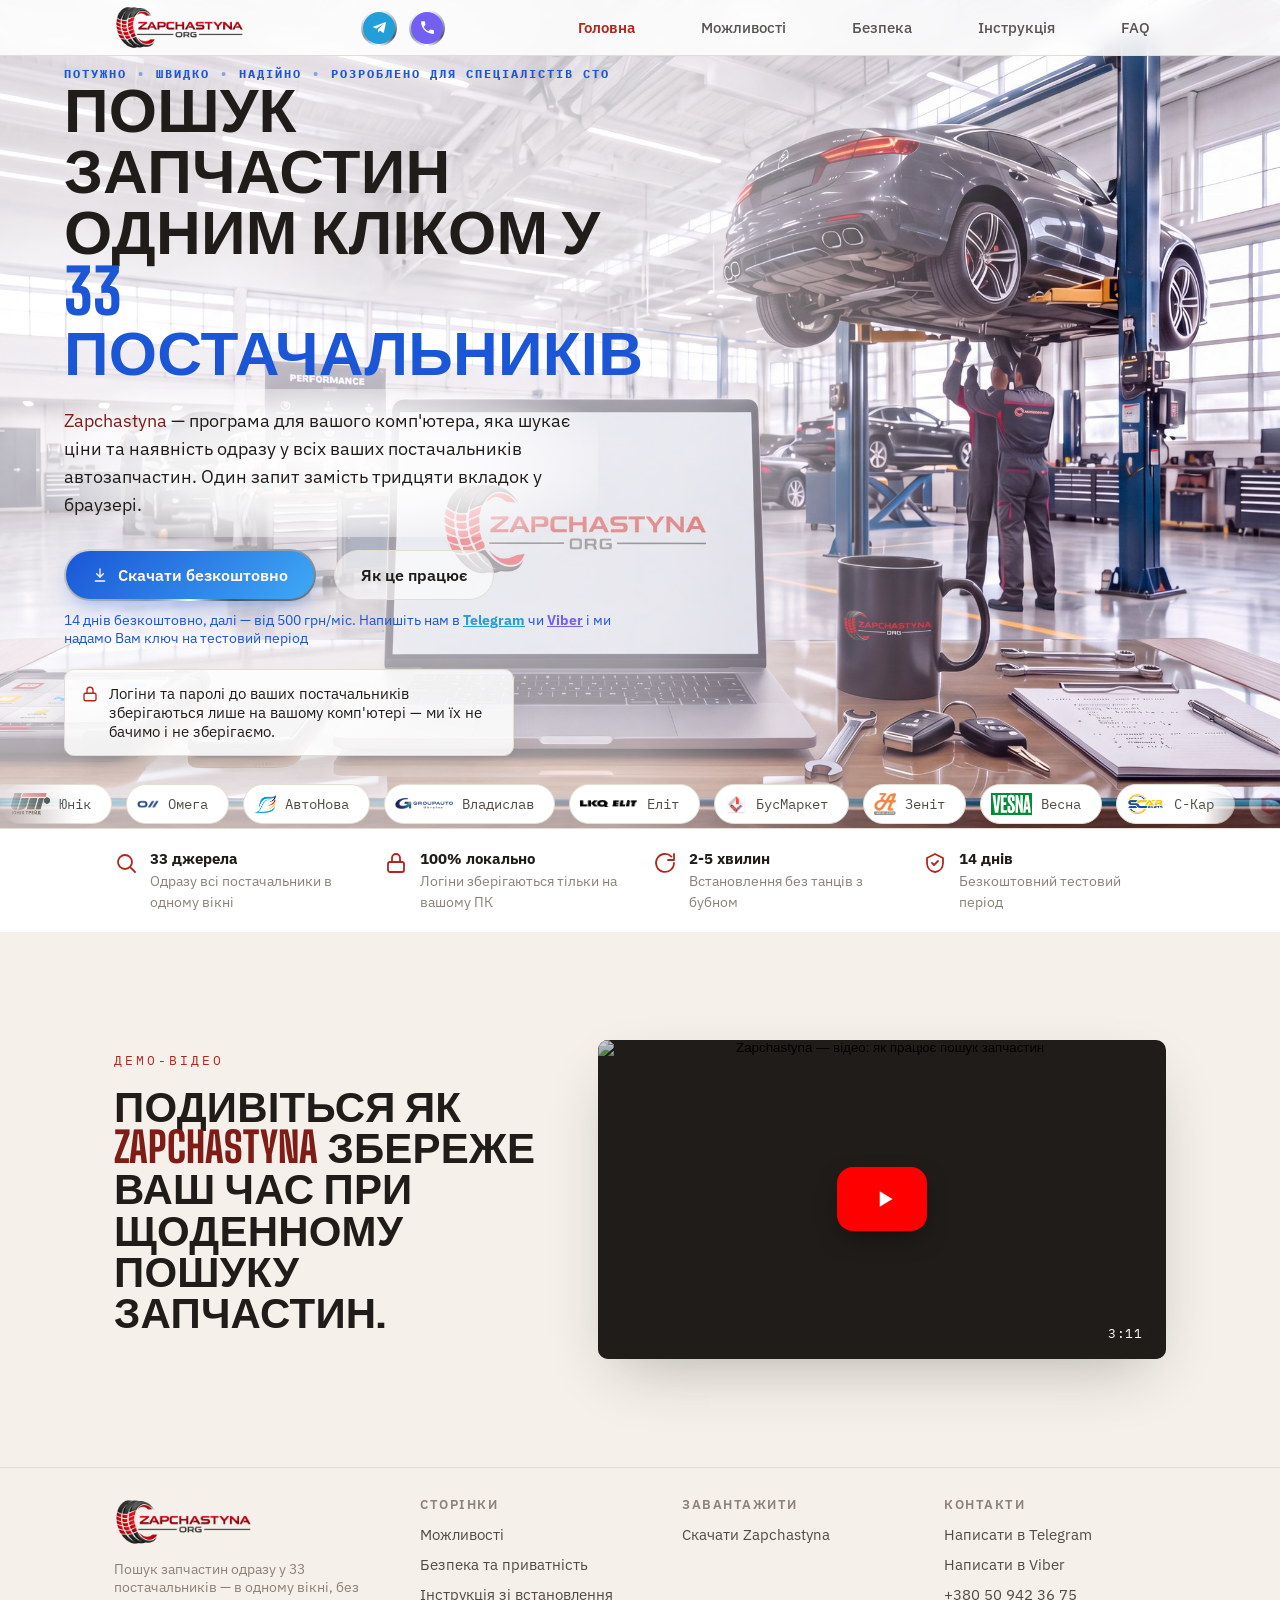
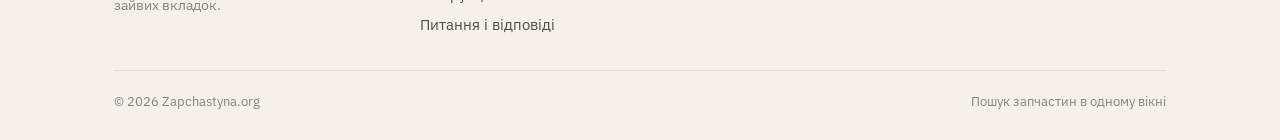
==== index.html @ ed898668 "chore(site): чисті URL без .html у внутрішніх посиланнях Cloudflare Pages сам зрізає .html через 308" ====
<!doctype html>
<html lang="uk">
<head>
<meta charset="UTF-8">
<meta name="viewport" content="width=device-width, initial-scale=1">
<title>Zapchastyna — пошук запчастин одразу у 33 постачальників</title>
<meta name="description" content="Zapchastyna шукає ціни та наявність одразу у ваших постачальників автозапчастин. Логіни та паролі зберігаються лише на вашому комп'ютері.">
<meta property="og:title" content="Zapchastyna — пошук запчастин в одному вікні">
<meta property="og:description" content="Один запит — і ціни та наявність одразу з усіх ваших постачальників. Логіни зберігаються лише на вашому комп'ютері.">
<meta property="og:image" content="og-image.png">
<meta property="og:type" content="website">
<link rel="icon" type="image/png" sizes="32x32" href="favicon-32.png">
<link rel="apple-touch-icon" href="apple-touch-icon.png">
<link rel="preconnect" href="https://fonts.googleapis.com">
<link rel="preconnect" href="https://fonts.gstatic.com" crossorigin>
<link href="https://fonts.googleapis.com/css2?family=Big+Shoulders+Display:wght@700;800;900&family=IBM+Plex+Sans:wght@400;500;600;700&family=IBM+Plex+Mono:wght@400;500;700&display=swap" rel="stylesheet">
<link rel="stylesheet" href="css/styles.css">
</head>
<body>

<!-- NAV:START -->
<nav class="site-nav">
  <div class="container">
    <a href="/" class="nav-logo"><img src="images/logo/logo.png" alt="Zapchastyna.org"></a>
    <div class="nav-right">
      <a class="contact-icon tg" href="https://t.me/+380509423675" target="_blank" rel="noopener" title="Написати в Telegram">
        <svg viewBox="0 0 24 24" aria-hidden="true"><path d="M9.78 18.65l.28-4.23 7.68-6.92c.34-.31-.07-.46-.52-.19L7.74 13.3 3.64 12c-.88-.25-.89-.86.2-1.3l15.97-6.16c.73-.33 1.43.18 1.15 1.3l-2.72 12.81c-.19.91-.74 1.13-1.5.71L12.6 16.3l-1.99 1.93c-.23.23-.42.42-.83.42z"/></svg>
      </a>
      <a class="contact-icon viber" href="viber://chat?number=%2B380509423675" title="Написати у Viber">
        <svg viewBox="0 0 24 24" aria-hidden="true"><path d="M6.62 10.79c1.44 2.83 3.76 5.14 6.59 6.59l2.2-2.2c.27-.27.67-.36 1.02-.24 1.12.37 2.33.57 3.57.57.55 0 1 .45 1 1V20c0 .55-.45 1-1 1-9.39 0-17-7.61-17-17 0-.55.45-1 1-1h3.5c.55 0 1 .45 1 1 0 1.25.2 2.45.57 3.57.11.35.03.74-.25 1.02l-2.2 2.21z"/></svg>
      </a>
    </div>
    <button class="nav-toggle" aria-label="Меню">☰</button>
    <ul class="nav-links">
      <li><a href="/" class="active">Головна</a></li>
      <li><a href="possibilities">Можливості</a></li>
      <li><a href="security">Безпека</a></li>
      <li><a href="instructions">Інструкція</a></li>
      <li><a href="faq">FAQ</a></li>
    </ul>
  </div>
</nav>
<!-- NAV:END -->

<!-- HERO -->
<section class="hero-photo">
  <!-- SLOGAN STRIP -->
  <div class="slogan-strip">
    <div class="container">
      <span>Потужно</span><span class="dot">•</span><span>Швидко</span><span class="dot">•</span><span>Надійно</span><span class="dot">•</span><span>Розроблено для спеціалістів СТО</span>
    </div>
  </div>
  <div class="container">
    <div class="hero-copy">
      <h1>Пошук запчастин одним кліком у <span class="accent">33 постачальників</span></h1>
      <p class="lede"><span class="brand-red">Zapchastyna</span> — програма для вашого комп'ютера, яка шукає ціни та наявність одразу у всіх ваших постачальників автозапчастин. Один запит замість тридцяти вкладок у браузері.</p>
      <div class="hero-ctas">
        <a class="btn btn-primary" href="downloads/vstanovlennia.zip" download="Встановлення.zip">
          <svg viewBox="0 0 24 24" fill="none" stroke="currentColor" stroke-width="2" stroke-linecap="round" stroke-linejoin="round"><path d="M12 3v12"/><path d="M7 10l5 5 5-5"/><path d="M5 21h14"/></svg>
          Скачати безкоштовно
        </a>
        <a class="btn btn-ghost" href="#video-demo">Як це працює</a>
      </div>
      <div class="hero-subcta">14 днів безкоштовно, далі — від 500 грн/міс. Напишіть нам в <a class="link-tg" href="https://t.me/+380509423675" target="_blank" rel="noopener">Telegram</a> чи <a class="link-viber" href="viber://chat?number=%2B380509423675">Viber</a> і ми надамо Вам ключ на тестовий період</div>
      <div class="trust-line">
        <svg viewBox="0 0 24 24" fill="none" stroke="currentColor" stroke-width="1.8" stroke-linecap="round" stroke-linejoin="round"><rect x="4" y="11" width="16" height="10" rx="2"/><path d="M8 11V7a4 4 0 0 1 8 0v4"/></svg>
        <span>Логіни та паролі до ваших постачальників зберігаються лише на вашому комп'ютері — ми їх не бачимо і не зберігаємо.</span>
      </div>
    </div>
    <div class="hero-ticker-inline">
      <div class="ticker-rows">
        <div class="ticker-row">
          <div class="ticker-track">
            <span class="badge"><span class="badge-logo"><img src="images/suppliers/utr.png" alt=""></span>Юнік</span><span class="badge"><span class="badge-logo"><img src="images/suppliers/omega.png" alt=""></span>Омега</span><span class="badge"><span class="badge-logo"><img src="images/suppliers/autonovad.png" alt=""></span>АвтоНова</span><span class="badge"><span class="badge-logo"><img src="images/suppliers/vladislav.png" alt=""></span>Владислав</span><span class="badge"><span class="badge-logo"><img src="images/suppliers/ecat.png" alt=""></span>Еліт</span><span class="badge"><span class="badge-logo"><img src="images/suppliers/bm_parts.png" alt=""></span>БусМаркет</span><span class="badge"><span class="badge-logo"><img src="images/suppliers/zenitauto.png" alt=""></span>Зеніт</span><span class="badge"><span class="badge-logo"><img src="images/suppliers/vesna.svg" alt=""></span>Весна</span><span class="badge"><span class="badge-logo"><img src="images/suppliers/scarparts.gif" alt=""></span>С-Кар</span><span class="badge"><span class="badge-logo"><img src="images/suppliers/tehnomir.png" alt=""></span>ТехноМір</span><span class="badge"><span class="badge-logo dark"><img src="images/suppliers/autotechnics.svg" alt=""></span>Автотехнікс</span><span class="badge"><span class="badge-logo"><img src="images/suppliers/avd.jpg" alt=""></span>АВД</span><span class="badge"><span class="badge-logo"><img src="images/suppliers/intercars.webp" alt=""></span>Інтеркарс</span><span class="badge"><span class="badge-logo"><img src="images/suppliers/exist.svg" alt=""></span>Екзіст</span><span class="badge"><span class="badge-logo"><img src="images/suppliers/autotrend.png" alt=""></span>АвтоТренд</span><span class="badge"><span class="badge-logo"><img src="images/suppliers/azauto.png" alt=""></span>A-Z</span><span class="badge"><span class="badge-logo"><img src="images/suppliers/atlas_parts.svg" alt=""></span>Атлас</span><span class="badge"><span class="badge-logo"><img src="images/suppliers/zipavto.svg" alt=""></span>ЗіпАвто</span><span class="badge"><span class="badge-logo"><img src="images/suppliers/oilparts.png" alt=""></span>ОілПартс</span><span class="badge"><span class="badge-logo"><img src="images/suppliers/azr.png" alt=""></span>АЗР</span><span class="badge"><span class="badge-logo"><img src="images/suppliers/kronavto.png" alt=""></span>КронАвто</span><span class="badge"><span class="badge-logo"><img src="images/suppliers/vitol.svg" alt=""></span>Вітол</span><span class="badge"><span class="badge-logo"><img src="images/suppliers/mastershop.svg" alt=""></span>МайстерСервіс</span><span class="badge"><span class="badge-logo"><img src="images/suppliers/formaparts.png" alt=""></span>ФормаПартс</span><span class="badge"><span class="badge-logo"><img src="images/suppliers/stauto.gif" alt=""></span>СТАвто</span><span class="badge"><span class="badge-logo"><img src="images/suppliers/all4car.png" alt=""></span>Олл4Кар</span><span class="badge"><span class="badge-logo dark"><img src="images/suppliers/asg.png" alt=""></span>АСГ</span><span class="badge"><span class="badge-logo"><img src="images/suppliers/gigaparts.webp" alt=""></span>ГігаПартс</span><span class="badge"><span class="badge-logo"><img src="images/suppliers/asiaparts.png" alt=""></span>АзіяПартс</span><span class="badge"><span class="badge-logo dark"><img src="images/suppliers/avtopro.svg" alt=""></span>АвтоПро</span><span class="badge"><span class="badge-logo"><img src="images/suppliers/bastion.png" alt=""></span>Бастіон</span><span class="badge"><span class="badge-logo"><img src="images/suppliers/avtolider.png" alt=""></span>Автолідер</span><span class="badge">Спринтер</span>
            <span class="badge"><span class="badge-logo"><img src="images/suppliers/utr.png" alt=""></span>Юнік</span><span class="badge"><span class="badge-logo"><img src="images/suppliers/omega.png" alt=""></span>Омега</span><span class="badge"><span class="badge-logo"><img src="images/suppliers/autonovad.png" alt=""></span>АвтоНова</span><span class="badge"><span class="badge-logo"><img src="images/suppliers/vladislav.png" alt=""></span>Владислав</span><span class="badge"><span class="badge-logo"><img src="images/suppliers/ecat.png" alt=""></span>Еліт</span><span class="badge"><span class="badge-logo"><img src="images/suppliers/bm_parts.png" alt=""></span>БусМаркет</span><span class="badge"><span class="badge-logo"><img src="images/suppliers/zenitauto.png" alt=""></span>Зеніт</span><span class="badge"><span class="badge-logo"><img src="images/suppliers/vesna.svg" alt=""></span>Весна</span><span class="badge"><span class="badge-logo"><img src="images/suppliers/scarparts.gif" alt=""></span>С-Кар</span><span class="badge"><span class="badge-logo"><img src="images/suppliers/tehnomir.png" alt=""></span>ТехноМір</span><span class="badge"><span class="badge-logo dark"><img src="images/suppliers/autotechnics.svg" alt=""></span>Автотехнікс</span><span class="badge"><span class="badge-logo"><img src="images/suppliers/avd.jpg" alt=""></span>АВД</span><span class="badge"><span class="badge-logo"><img src="images/suppliers/intercars.webp" alt=""></span>Інтеркарс</span><span class="badge"><span class="badge-logo"><img src="images/suppliers/exist.svg" alt=""></span>Екзіст</span><span class="badge"><span class="badge-logo"><img src="images/suppliers/autotrend.png" alt=""></span>АвтоТренд</span><span class="badge"><span class="badge-logo"><img src="images/suppliers/azauto.png" alt=""></span>A-Z</span><span class="badge"><span class="badge-logo"><img src="images/suppliers/atlas_parts.svg" alt=""></span>Атлас</span><span class="badge"><span class="badge-logo"><img src="images/suppliers/zipavto.svg" alt=""></span>ЗіпАвто</span><span class="badge"><span class="badge-logo"><img src="images/suppliers/oilparts.png" alt=""></span>ОілПартс</span><span class="badge"><span class="badge-logo"><img src="images/suppliers/azr.png" alt=""></span>АЗР</span><span class="badge"><span class="badge-logo"><img src="images/suppliers/kronavto.png" alt=""></span>КронАвто</span><span class="badge"><span class="badge-logo"><img src="images/suppliers/vitol.svg" alt=""></span>Вітол</span><span class="badge"><span class="badge-logo"><img src="images/suppliers/mastershop.svg" alt=""></span>МайстерСервіс</span><span class="badge"><span class="badge-logo"><img src="images/suppliers/formaparts.png" alt=""></span>ФормаПартс</span><span class="badge"><span class="badge-logo"><img src="images/suppliers/stauto.gif" alt=""></span>СТАвто</span><span class="badge"><span class="badge-logo"><img src="images/suppliers/all4car.png" alt=""></span>Олл4Кар</span><span class="badge"><span class="badge-logo dark"><img src="images/suppliers/asg.png" alt=""></span>АСГ</span><span class="badge"><span class="badge-logo"><img src="images/suppliers/gigaparts.webp" alt=""></span>ГігаПартс</span><span class="badge"><span class="badge-logo"><img src="images/suppliers/asiaparts.png" alt=""></span>АзіяПартс</span><span class="badge"><span class="badge-logo dark"><img src="images/suppliers/avtopro.svg" alt=""></span>АвтоПро</span><span class="badge"><span class="badge-logo"><img src="images/suppliers/bastion.png" alt=""></span>Бастіон</span><span class="badge"><span class="badge-logo"><img src="images/suppliers/avtolider.png" alt=""></span>Автолідер</span><span class="badge">Спринтер</span>
            <span class="badge"><span class="badge-logo"><img src="images/suppliers/utr.png" alt=""></span>Юнік</span><span class="badge"><span class="badge-logo"><img src="images/suppliers/omega.png" alt=""></span>Омега</span><span class="badge"><span class="badge-logo"><img src="images/suppliers/autonovad.png" alt=""></span>АвтоНова</span><span class="badge"><span class="badge-logo"><img src="images/suppliers/vladislav.png" alt=""></span>Владислав</span><span class="badge"><span class="badge-logo"><img src="images/suppliers/ecat.png" alt=""></span>Еліт</span><span class="badge"><span class="badge-logo"><img src="images/suppliers/bm_parts.png" alt=""></span>БусМаркет</span><span class="badge"><span class="badge-logo"><img src="images/suppliers/zenitauto.png" alt=""></span>Зеніт</span><span class="badge"><span class="badge-logo"><img src="images/suppliers/vesna.svg" alt=""></span>Весна</span><span class="badge"><span class="badge-logo"><img src="images/suppliers/scarparts.gif" alt=""></span>С-Кар</span><span class="badge"><span class="badge-logo"><img src="images/suppliers/tehnomir.png" alt=""></span>ТехноМір</span><span class="badge"><span class="badge-logo dark"><img src="images/suppliers/autotechnics.svg" alt=""></span>Автотехнікс</span><span class="badge"><span class="badge-logo"><img src="images/suppliers/avd.jpg" alt=""></span>АВД</span><span class="badge"><span class="badge-logo"><img src="images/suppliers/intercars.webp" alt=""></span>Інтеркарс</span><span class="badge"><span class="badge-logo"><img src="images/suppliers/exist.svg" alt=""></span>Екзіст</span><span class="badge"><span class="badge-logo"><img src="images/suppliers/autotrend.png" alt=""></span>АвтоТренд</span><span class="badge"><span class="badge-logo"><img src="images/suppliers/azauto.png" alt=""></span>A-Z</span><span class="badge"><span class="badge-logo"><img src="images/suppliers/atlas_parts.svg" alt=""></span>Атлас</span><span class="badge"><span class="badge-logo"><img src="images/suppliers/zipavto.svg" alt=""></span>ЗіпАвто</span><span class="badge"><span class="badge-logo"><img src="images/suppliers/oilparts.png" alt=""></span>ОілПартс</span><span class="badge"><span class="badge-logo"><img src="images/suppliers/azr.png" alt=""></span>АЗР</span><span class="badge"><span class="badge-logo"><img src="images/suppliers/kronavto.png" alt=""></span>КронАвто</span><span class="badge"><span class="badge-logo"><img src="images/suppliers/vitol.svg" alt=""></span>Вітол</span><span class="badge"><span class="badge-logo"><img src="images/suppliers/mastershop.svg" alt=""></span>МайстерСервіс</span><span class="badge"><span class="badge-logo"><img src="images/suppliers/formaparts.png" alt=""></span>ФормаПартс</span><span class="badge"><span class="badge-logo"><img src="images/suppliers/stauto.gif" alt=""></span>СТАвто</span><span class="badge"><span class="badge-logo"><img src="images/suppliers/all4car.png" alt=""></span>Олл4Кар</span><span class="badge"><span class="badge-logo dark"><img src="images/suppliers/asg.png" alt=""></span>АСГ</span><span class="badge"><span class="badge-logo"><img src="images/suppliers/gigaparts.webp" alt=""></span>ГігаПартс</span><span class="badge"><span class="badge-logo"><img src="images/suppliers/asiaparts.png" alt=""></span>АзіяПартс</span><span class="badge"><span class="badge-logo dark"><img src="images/suppliers/avtopro.svg" alt=""></span>АвтоПро</span><span class="badge"><span class="badge-logo"><img src="images/suppliers/bastion.png" alt=""></span>Бастіон</span><span class="badge"><span class="badge-logo"><img src="images/suppliers/avtolider.png" alt=""></span>Автолідер</span><span class="badge">Спринтер</span>
          </div>
        </div>
      </div>
    </div>
  </div>
</section>

<!-- STAT STRIP -->
<section class="hero-strip">
  <div class="container">
    <div class="item">
      <svg viewBox="0 0 24 24" fill="none" stroke="currentColor" stroke-width="1.8" stroke-linecap="round" stroke-linejoin="round"><circle cx="11" cy="11" r="7"/><path d="M21 21l-4.3-4.3"/></svg>
      <div><strong>33 джерела</strong><span>Одразу всі постачальники в одному вікні</span></div>
    </div>
    <div class="item">
      <svg viewBox="0 0 24 24" fill="none" stroke="currentColor" stroke-width="1.8" stroke-linecap="round" stroke-linejoin="round"><rect x="4" y="11" width="16" height="10" rx="2"/><path d="M8 11V7a4 4 0 0 1 8 0v4"/></svg>
      <div><strong>100% локально</strong><span>Логіни зберігаються тільки на вашому ПК</span></div>
    </div>
    <div class="item">
      <svg viewBox="0 0 24 24" fill="none" stroke="currentColor" stroke-width="1.8" stroke-linecap="round" stroke-linejoin="round"><path d="M21 12a9 9 0 1 1-2.6-6.4"/><path d="M21 3v6h-6"/></svg>
      <div><strong>2-5 хвилин</strong><span>Встановлення без танців з бубном</span></div>
    </div>
    <div class="item">
      <svg viewBox="0 0 24 24" fill="none" stroke="currentColor" stroke-width="1.8" stroke-linecap="round" stroke-linejoin="round"><path d="M12 3l8 4v5c0 5-3.4 8.4-8 9-4.6-.6-8-4-8-9V7l8-4z"/><path d="M9 12l2 2 4-4"/></svg>
      <div><strong>14 днів</strong><span>Безкоштовний тестовий період</span></div>
    </div>
  </div>
</section>

<!-- VIDEO DEMO -->
<section class="section-pad on-bg-2 video-demo" id="video-demo">
  <div class="container">
    <div class="video-demo-inner">
      <div class="video-demo-copy" data-reveal>
        <span class="eyebrow eyebrow-no-dash">Демо-відео</span>
        <h2 style="font-size:clamp(28px,4vw,42px)">Подивіться як <span class="brand-red">Zapchastyna</span> збереже Ваш час при щоденному пошуку запчастин.</h2>
      </div>
      <button type="button" class="video-thumb shot-frame" id="videoPlayBtn" aria-haspopup="dialog" aria-controls="videoModal" data-reveal>
        <img src="https://img.youtube.com/vi/5nn7vj4TVbQ/maxresdefault.jpg"
             onerror="this.onerror=null;this.src='https://img.youtube.com/vi/5nn7vj4TVbQ/hqdefault.jpg';"
             alt="Zapchastyna — відео: як працює пошук запчастин" loading="lazy" width="1280" height="720">
        <span class="video-thumb-veil"></span>
        <span class="video-play-ring">
          <svg viewBox="0 0 24 24" class="video-play-icon" aria-hidden="true"><path d="M9 6.5v11l9-5.5-9-5.5z"/></svg>
        </span>
        <span class="video-duration">3:11</span>
      </button>
    </div>
  </div>
</section>

<!-- VIDEO MODAL -->
<div class="video-modal" id="videoModal" role="dialog" aria-modal="true" aria-hidden="true" aria-label="Відео Zapchastyna">
  <div class="video-modal-backdrop" data-video-close></div>
  <button type="button" class="video-modal-close" data-video-close aria-label="Закрити відео">✕</button>
  <div class="video-modal-box">
    <div class="video-modal-ratio" id="videoModalRatio"></div>
  </div>
</div>

<!-- FOOTER:START -->
<footer class="site-footer">
  <div class="container">
    <div class="footer-top">
      <div class="footer-brand">
        <img src="images/logo/logo.png" alt="Zapchastyna.org">
        <p>Пошук запчастин одразу у 33 постачальників — в одному вікні, без зайвих вкладок.</p>
      </div>
      <div class="footer-col">
        <h4>Сторінки</h4>
        <ul>
          <li><a href="possibilities">Можливості</a></li>
          <li><a href="security">Безпека та приватність</a></li>
          <li><a href="instructions">Інструкція зі встановлення</a></li>
          <li><a href="faq">Питання і відповіді</a></li>
        </ul>
      </div>
      <div class="footer-col">
        <h4>Завантажити</h4>
        <ul>
          <li><a href="downloads/vstanovlennia.zip" download="Встановлення.zip">Скачати Zapchastyna</a></li>
        </ul>
      </div>
      <div class="footer-col">
        <h4>Контакти</h4>
        <ul>
          <li><a href="https://t.me/+380509423675" target="_blank" rel="noopener">Написати в Telegram</a></li>
          <li><a href="viber://chat?number=%2B380509423675">Написати в Viber</a></li>
          <li><a href="tel:+380509423675">+380 50 942 36 75</a></li>
        </ul>
      </div>
    </div>
    <div class="footer-bottom">
      <span>© 2026 Zapchastyna.org</span>
      <span>Пошук запчастин в одному вікні</span>
    </div>
  </div>
</footer>
<!-- FOOTER:END -->

<script src="js/main.js"></script>
</body>
</html>
---- css/styles.css ----
/* =========================================================
   Zapchastyna — design tokens (light theme)
   ========================================================= */
:root {
  --bg: #ffffff;
  --bg-2: #f5f1ea;
  --bg-3: #efe9df;
  --ink: #201c19;
  --ink-soft: #514b44;
  --red: #b3261c;
  --red-bright: #d1382c;
  --red-dark: #7e1c15;
  --lift-blue: #2a446e;
  --lift-blue-bright: #3d5c8c;
  --blue-grad-1: #1a56d6;
  --blue-grad-2: #3fa9f5;
  --blue-grad-1-hover: #2465e6;
  --blue-grad-2-hover: #5cbcff;
  --gray: #8a8278;
  --gray-line: #e4ddd1;
  --green: #2f8f52;

  --font-display: "Big Shoulders Display", "Arial Narrow", sans-serif;
  --font-body: "IBM Plex Sans", -apple-system, "Segoe UI", sans-serif;
  --font-mono: "IBM Plex Mono", ui-monospace, monospace;

  --container: 1180px;
  --pad: clamp(20px, 5vw, 64px);
  --radius: 14px;
  --shadow-card: 0 16px 40px -18px rgba(32, 28, 25, 0.22);
  --shadow-lift: 0 24px 60px -20px rgba(32, 28, 25, 0.3);

  --liquid-metal-stops: #ffffff, #aeb8c2, #4b535e, #ffffff, #8b96a3, #e4e9ee, #ffffff;
}

/* Animated angle used by the liquid-metal ring border (Скачати / Viber / Telegram) */
@property --liquid-metal-angle {
  syntax: '<angle>';
  inherits: false;
  initial-value: 0deg;
}
@keyframes liquid-metal-spin {
  to { --liquid-metal-angle: 360deg; }
}

/* =========================================================
   Reset / base
   ========================================================= */
* { box-sizing: border-box; }
html { scroll-behavior: smooth; }
body {
  margin: 0;
  font-family: var(--font-body);
  color: var(--ink);
  background: var(--bg);
  -webkit-font-smoothing: antialiased;
  overflow-x: hidden;
}
img { max-width: 100%; display: block; }
a { color: inherit; text-decoration: none; }
h1, h2, h3, h4 {
  font-family: var(--font-display);
  font-weight: 800;
  line-height: 0.98;
  letter-spacing: 0.2px;
  margin: 0 0 0.4em;
  text-transform: uppercase;
}
p { margin: 0 0 1em; }
.container {
  max-width: var(--container);
  margin-inline: auto;
  padding-inline: var(--pad);
}
section { position: relative; }
.section-pad { padding-block: clamp(56px, 9vw, 108px); }
.on-bg { background: var(--bg); }
.on-bg-2 { background: var(--bg-2); }

.eyebrow {
  font-family: var(--font-mono);
  font-size: 12.5px;
  letter-spacing: 3px;
  text-transform: uppercase;
  color: var(--red);
  display: inline-flex;
  align-items: center;
  gap: 10px;
  margin-bottom: 18px;
}
.eyebrow::before {
  content: "";
  width: 26px;
  height: 1.5px;
  background: currentColor;
  display: inline-block;
}
.eyebrow-no-dash::before { display: none; }
.brand-red { color: var(--red-dark); }

/* =========================================================
   Buttons
   ========================================================= */
.btn {
  display: inline-flex;
  align-items: center;
  gap: 10px;
  font-family: var(--font-body);
  font-weight: 600;
  font-size: 15.5px;
  padding: 14px 26px;
  border-radius: 999px;
  border: 1.5px solid transparent;
  cursor: pointer;
  transition: transform 0.18s ease, box-shadow 0.18s ease, background 0.18s ease, border-color .18s ease;
  white-space: nowrap;
}
.btn-primary {
  border: 2px solid transparent;
  background:
    linear-gradient(135deg, var(--blue-grad-1), var(--blue-grad-2)) padding-box,
    conic-gradient(from var(--liquid-metal-angle), var(--liquid-metal-stops)) border-box;
  color: #fff9f6;
  box-shadow: 0 10px 26px -10px rgba(26, 86, 214, 0.55);
  animation: liquid-metal-spin 4s linear infinite;
}
.btn-primary:hover {
  background:
    linear-gradient(135deg, var(--blue-grad-1-hover), var(--blue-grad-2-hover)) padding-box,
    conic-gradient(from var(--liquid-metal-angle), var(--liquid-metal-stops)) border-box;
  transform: translateY(-2px);
  box-shadow: 0 14px 30px -8px rgba(36, 101, 230, .6);
}
.btn-ghost {
  background: rgba(255,255,255,0.6);
  color: var(--ink);
  border-color: var(--gray-line);
}
.btn-ghost:hover { border-color: var(--ink); background: #fff; }
.btn-sm { padding: 9px 18px; font-size: 13.5px; }
.btn svg { width: 16px; height: 16px; }

/* =========================================================
   Nav
   ========================================================= */
.site-nav {
  position: fixed;
  top: 0; left: 0; right: 0;
  z-index: 100;
  background: rgba(255, 255, 255, 0.86);
  backdrop-filter: blur(10px);
  border-bottom: 1px solid var(--gray-line);
}
.site-nav .container {
  display: flex;
  align-items: center;
  justify-content: space-between;
  height: 55px;
}
.nav-logo img { height: 45px; }
.nav-links {
  display: flex;
  align-items: center;
  gap: 34px;
  list-style: none;
  margin: 0; padding: 0;
}
.nav-links a {
  position: relative;
  isolation: isolate;
  display: inline-flex;
  align-items: center;
  padding: 7px 16px;
  border-radius: 999px;
  color: var(--ink);
  font-size: 14.5px;
  font-weight: 500;
  opacity: 0.75;
  transition: opacity .25s ease, color .25s ease, transform .35s cubic-bezier(.34, 1.56, .64, 1);
}
.nav-links a::before,
.nav-links a::after {
  content: "";
  position: absolute;
  inset: 0;
  z-index: -1;
  border-radius: inherit;
  background: linear-gradient(45deg, var(--red-bright), var(--red-dark));
  opacity: 0;
  transition: opacity .35s ease;
}
.nav-links a::after { filter: blur(14px); z-index: -2; }
.nav-links a:hover { opacity: 1; color: #fff; transform: translateY(-1px) scale(1.05); }
.nav-links a:hover::before { opacity: 1; }
.nav-links a:hover::after { opacity: .55; }
.nav-links a.active { opacity: 1; color: var(--red); font-weight: 600; }
.nav-links a.active:hover { color: #fff; }
.nav-right { display: flex; align-items: center; gap: 12px; }
.nav-toggle {
  display: none;
  background: none; border: none; color: var(--ink);
  font-size: 26px; cursor: pointer; line-height: 1;
}

@media (max-width: 860px) {
  /* Суцільний фон замість напівпрозорого зі blur: на головній під шапкою
     проїжджає фото героя і стрічка постачальників, вони просвічували крізь
     неї — при скролі це читалось як «панель ховається». На інших сторінках
     під шапкою рівний світлий фон, тому там ефекту не було видно. */
  .site-nav { background: #fff; backdrop-filter: none; -webkit-backdrop-filter: none; }
  .nav-links { position: fixed; top: 55px; left: 0; right: 0; background: #fff; flex-direction: column; align-items: flex-start; gap: 0; border-bottom: 1px solid var(--gray-line); max-height: 0; overflow: hidden; transition: max-height .25s ease; }
  .nav-links.open { max-height: 320px; }
  .nav-links li { width: 100%; }
  .nav-links a { display: block; padding: 16px var(--pad); width: 100%; border-bottom: 1px solid var(--gray-line); opacity: 1; border-radius: 0; transform: none !important; }
  .nav-links a::before, .nav-links a::after { display: none; }
  .nav-toggle { display: block; }
}
@media (max-width: 420px) {
  .site-nav .container { padding-inline: 14px; }
  .nav-logo img { height: 34px; }
  .contact-icon { width: 30px; height: 30px; }
  .nav-right { gap: 8px; }
  .nav-toggle { font-size: 22px; }
}

/* =========================================================
   Slogan strip (under nav)
   ========================================================= */
.slogan-strip {
  padding-top: 55px; /* компенсує висоту фіксованого .site-nav */
}
.slogan-strip .container {
  padding-block: 11px;
  display: flex;
  justify-content: center;
  align-items: center;
  flex-wrap: wrap;
  gap: 10px;
  font-family: var(--font-mono);
  font-size: 12px;
  font-weight: 700;
  letter-spacing: 2px;
  text-transform: uppercase;
  color: var(--blue-grad-1);
  text-align: center;
}
.slogan-strip .dot { opacity: 0.45; }

/* На головній полоска лежить поверх фото героя, а не окремим
   білим блоком над ним — фон героя має просвічувати крізь текст */
.hero-photo .slogan-strip {
  position: absolute;
  top: 0; left: 0; right: 0;
  z-index: 2;
}
.hero-photo .slogan-strip .container {
  justify-content: flex-start;
  text-align: left;
  font-weight: 700;
}

/* =========================================================
   Hero (photo)
   ========================================================= */
.hero-photo {
  min-height: 92vh;
  display: flex;
  align-items: center;
  padding-top: 120px; /* місце під фіксований .site-nav (55px) + оверлей .slogan-strip (на мобілці — 2 рядки) */
  position: relative;
  background-image: url("../images/hero/front.jpg");
  background-repeat: no-repeat;
  background-size: cover;
  background-position: 82% 58%;
}
.hero-photo::before {
  content: "";
  position: absolute; inset: 0;
  background: linear-gradient(100deg,
    rgba(255,255,255,0.65) 0%,
    rgba(255,255,255,0.6) 40%,
    rgba(255,255,255,0.55) 54%,
    rgba(255,255,255,0.25) 68%,
    rgba(255,255,255,0) 82%);
}
/* герой не центрируем по max-width контейнера — інакше на широких екранах
   текст «спливає» до центру і лягає на ноутбук на фото; тримаємо його
   стабільно біля лівого краю незалежно від ширини вікна */
.hero-photo .container { position: relative; z-index: 1; max-width: none; margin-inline: 0; }
.hero-copy { max-width: 560px; }
@media (min-width: 761px) {
  /* -104px тут дає -52px реального зсуву — .hero-copy центрується
     через align-items:center батька, і зсув «з'їдається» вдвічі перерахунком
     центрування. На мобілці (≤760px) не чіпаємо: там свій padding-top на
     .container блокує схлопування марджинів і той самий трюк дав би наїзд. */
  .hero-copy { margin-top: -114px; }
}
.hero-photo h1 {
  font-size: clamp(38px, 5.4vw, 62px);
  color: var(--ink);
}
.hero-photo h1 .accent { color: var(--blue-grad-1); }
.hero-photo .lede {
  position: relative;
  z-index: 0;
  font-size: 18px;
  line-height: 1.55;
  color: var(--ink);
  max-width: 46ch;
  margin-bottom: 30px;
}
.hero-photo .lede::before {
  content: "";
  position: absolute;
  inset: -18px -28px;
  z-index: -1;
  pointer-events: none;
  background: radial-gradient(ellipse 65% 75% at center,
    rgba(255,255,255,0.95) 0%,
    rgba(255,255,255,0.8) 45%,
    rgba(255,255,255,0.4) 70%,
    rgba(255,255,255,0) 88%);
}
.hero-ctas { display: flex; flex-wrap: wrap; align-items: center; gap: 18px; margin-bottom: 10px; }
.hero-subcta { font-size: 14px; color: var(--blue-grad-1); }
.hero-subcta a { text-decoration: underline; font-weight: 700; }
.hero-subcta a:hover { text-decoration: none; }
.link-tg, .link-viber { text-decoration: underline; font-weight: 700; }
.link-tg:hover, .link-viber:hover { text-decoration: none; }
.link-tg { color: #229ED9; }
.link-viber { color: #7360F2; }
.trust-line {
  margin-top: 22px;
  display: flex;
  align-items: flex-start;
  gap: 10px;
  font-size: 14.5px;
  color: var(--ink);
  background: rgba(255,255,255,0.85);
  border: 1px solid var(--gray-line);
  padding: 14px 16px;
  border-radius: 10px;
  max-width: 50ch;
  box-shadow: var(--shadow-card);
}
.trust-line svg { flex: none; width: 18px; height: 18px; margin-top: 1px; color: var(--red); }

@media (max-width: 760px) {
  .hero-photo { min-height: auto; padding-bottom: 60px; background-position: center 66%; }
  .hero-photo::before { background: linear-gradient(180deg, rgba(255,255,255,0.82) 0%, rgba(255,255,255,0.82) 46%, rgba(255,255,255,0.68) 68%, rgba(255,255,255,0.68) 100%); }
  /* width:100% замість shrink-to-fit — інакше стрічка постачальників
     (100vw + відʼємний margin) роздувала контейнер ширше за екран,
     і сторінка виїжджала по горизонталі (шапка з'їжджала вправо) */
  .hero-photo .container { padding-top: 40px; width: 100%; min-width: 0; }
}

/* mini stats/feature strip under hero */
.hero-strip {
  border-top: 1px solid var(--gray-line);
  background: var(--bg);
}
.hero-strip .container {
  display: grid;
  grid-template-columns: repeat(4, 1fr);
  gap: 26px;
  padding-block: 20px;
}
.hero-strip .item { display: flex; gap: 12px; align-items: flex-start; }
.hero-strip .item svg { flex: none; width: 24px; height: 24px; color: var(--red); margin-top: 2px; }
.hero-strip .item strong { display: block; font-size: 15px; margin-bottom: 2px; }
.hero-strip .item span { font-size: 13.5px; color: var(--gray); line-height: 1.4; }
@media (max-width: 900px) {
  .hero-strip .container { grid-template-columns: 1fr 1fr; }
}
@media (max-width: 540px) {
  .hero-strip .container { grid-template-columns: 1fr; }
}

/* =========================================================
   Page hero (security / instructions / faq / possibilities)
   ========================================================= */
.page-hero {
  padding-top: 54px;
  padding-bottom: 54px;
  background: var(--bg-2);
  border-bottom: 1px solid var(--gray-line);
}
.page-hero h1 { font-size: clamp(32px, 5vw, 50px); }
.page-hero p { color: var(--ink-soft); font-size: 16px; max-width: 60ch; }

/* =========================================================
   How it works
   ========================================================= */
.steps {
  display: grid;
  grid-template-columns: repeat(3, 1fr);
  gap: 40px;
  margin-top: 50px;
}
.step { position: relative; padding-top: 6px; }
.step .num {
  font-family: var(--font-display);
  font-size: 84px;
  font-weight: 800;
  color: transparent;
  -webkit-text-stroke: 1.5px var(--gray-line);
  line-height: 1;
  margin-bottom: 6px;
  display: block;
}
.step h3 { font-size: 21px; margin-bottom: 10px; text-transform: none; }
.step p { color: var(--ink-soft); font-size: 15px; line-height: 1.55; margin: 0; }
@media (max-width: 900px) {
  .steps { grid-template-columns: 1fr; gap: 34px; }
}

/* =========================================================
   Features
   ========================================================= */
.features-grid {
  display: grid;
  grid-template-columns: repeat(4, 1fr);
  gap: 22px;
  margin-top: 50px;
}
.feature-card {
  background: #fff;
  border: 1px solid var(--gray-line);
  border-top: 3px solid var(--red);
  border-radius: var(--radius);
  padding: 28px 24px;
  box-shadow: var(--shadow-card);
  transition: transform .2s ease, box-shadow .2s ease;
}
.feature-card:hover { transform: translateY(-4px); box-shadow: var(--shadow-lift); }
.feature-card .icon { width: 30px; height: 30px; color: var(--red); margin-bottom: 18px; }
.feature-card h3 { font-size: 18px; text-transform: none; color: var(--ink); margin-bottom: 8px; }
.feature-card p { font-size: 14.5px; color: var(--ink-soft); line-height: 1.55; margin: 0; }
@media (max-width: 980px) {
  .features-grid { grid-template-columns: 1fr 1fr; }
}
@media (max-width: 600px) {
  .features-grid { grid-template-columns: 1fr; }
}

/* =========================================================
   Security teaser + article content
   ========================================================= */
.security-teaser-grid {
  display: grid;
  grid-template-columns: 0.9fr 1.1fr;
  gap: 60px;
  align-items: start;
  margin-top: 40px;
}
.security-teaser-grid h2 { font-size: clamp(30px, 4vw, 44px); }
.trust-list { list-style: none; margin: 0; padding: 0; display: flex; flex-direction: column; gap: 20px; }
.trust-list li { display: flex; gap: 14px; align-items: flex-start; font-size: 15.5px; line-height: 1.55; }
.trust-list svg { flex: none; width: 22px; height: 22px; margin-top: 2px; color: var(--green); }
@media (max-width: 860px) {
  .security-teaser-grid { grid-template-columns: 1fr; gap: 30px; }
}

.article {
  max-width: 700px;
  margin: 0 auto;
}
.article .lede { font-size: 18px; color: var(--ink-soft); line-height: 1.6; }
.article h2 { font-size: clamp(24px, 3vw, 30px); margin-top: 2.2em; text-transform: none; }
.article h2 .idx { color: var(--red); font-family: var(--font-mono); font-size: 0.55em; letter-spacing: 1px; display: block; text-transform: uppercase; margin-bottom: 6px; }
.article p, .article li { font-size: 16px; line-height: 1.7; color: #3a352f; }
.article .shot-frame { margin: 20px 0; }
.video-embed {
  position: relative;
  width: 100%;
  aspect-ratio: 16 / 9;
  border-radius: 10px;
  overflow: hidden;
  border: 1px solid var(--gray-line);
  box-shadow: var(--shadow-lift);
  margin: 24px 0;
}
.video-embed iframe { position: absolute; inset: 0; width: 100%; height: 100%; border: 0; }
.callout {
  background: var(--bg-2);
  border-left: 4px solid var(--red);
  border-radius: 0 10px 10px 0;
  padding: 22px 26px;
  margin: 1.6em 0;
}
.callout strong { color: var(--red-dark); }
.code-chip {
  font-family: var(--font-mono);
  font-size: 13.5px;
  background: var(--ink);
  color: #ffd9d0;
  padding: 3px 8px;
  border-radius: 6px;
}
.code-block {
  font-family: var(--font-mono);
  font-size: 13px;
  line-height: 1.7;
  background: #221e1a;
  color: #d8f5df;
  padding: 20px 22px;
  border-radius: 10px;
  overflow-x: auto;
  margin: 1.6em 0;
}
.code-block .k { color: #ff9d8a; }
.code-block .s { color: #d8f5df; }
.code-block .c { color: #7a746c; }

/* =========================================================
   Suppliers ticker
   ========================================================= */
.ticker-rows {
  margin-top: 46px;
  overflow: hidden;
  display: flex;
  flex-direction: column;
  gap: 14px;
  -webkit-mask-image: linear-gradient(90deg, transparent, #000 6%, #000 94%, transparent);
  mask-image: linear-gradient(90deg, transparent, #000 6%, #000 94%, transparent);
}
.ticker-track {
  display: flex;
  gap: 14px;
  width: max-content;
  animation: ticker 34s linear infinite;
}
/* Кожен ряд — свій список (з рядка 1) продубльований x3, тому їде на -33.333%,
   а не -50% як у старій односмуговій стрічці */
.ticker-row:nth-child(even) .ticker-track { animation-direction: reverse; }
.ticker-row:hover .ticker-track { animation-play-state: paused; }
@keyframes ticker {
  from { transform: translateX(0); }
  to { transform: translateX(-33.333%); }
}
.badge {
  display: flex;
  align-items: center;
  gap: 9px;
  font-family: var(--font-mono);
  font-size: 14px;
  white-space: nowrap;
  padding: 8px 20px 8px 10px;
  background: #fff;
  border: 1px solid var(--gray-line);
  border-radius: 999px;
  color: var(--ink-soft);
  box-shadow: var(--shadow-card);
}
.badge-logo {
  flex: none;
  height: 22px;
  max-width: 58px;
  display: flex;
  align-items: center;
}
.badge-logo img {
  height: 100%;
  width: auto;
  max-width: 58px;
  object-fit: contain;
  display: block;
}
.badge-logo.dark {
  height: 16px;
  padding: 3px 6px;
  background: #17171a;
  border-radius: 6px;
}
.suppliers-note { margin-top: 26px; font-size: 14px; color: var(--gray); }
.badge-grid { display: flex; flex-wrap: wrap; gap: 10px; margin: 14px 0; }

/* Одна стрічка постачальників на головній — лежить ще на фото hero,
   одразу під .trust-line.
   .hero-photo .container сам по собі вузький (flex shrink-to-fit під
   560px hero-copy, притиснутий до лівого краю) — width:100% тут не
   рятує (проценти все одно проростають через max-content дочірніх
   flex-контейнерів і роздувають .container на всю ширину стрічки,
   ~15000px). Тому width — в vw: абсолютна одиниця, що не залежить
   від (ще не порахованої) ширини предка, і рветься на весь viewport
   від лівого краю .container (який завжди збігається з лівим краєм
   екрана в цій розкладці) — на мобілці так само, як і на десктопі.
   На мобілці стрічка лишається у звичайному потоці (margin-top —
   просто відступ). На десктопі .hero-copy центрується вертикально
   хаком margin-top:-114px — якщо рахувати стрічку як звичайний вміст
   контейнера, вона додає висоти й зсуває центрований блок вище (наліз
   на .slogan-strip). Тому на десктопі стрічка absolute (не впливає на
   висоту для центрування) і прибивається під фактичний низ .hero-copy
   через top:calc(100% + 28px). */
.hero-ticker-inline {
  /* full-bleed через відʼємні поля, а не width:100vw — 100vw включає
     ширину скролбара і давав горизонтальне переповнення */
  width: auto;
  margin-inline: calc(-1 * var(--pad));
  margin-top: 20px;
}
.hero-ticker-inline .ticker-rows { margin-top: 0; }
@media (min-width: 761px) {
  .hero-ticker-inline {
    /* absolute + shrink-to-fit розтягнувся б по контенту стрічки (~15000px),
       тому тут ширина задається явно */
    width: 100vw;
    margin-top: 0;
    margin-inline: 0;
    position: absolute;
    left: 0;
    top: calc(100% + 28px);
  }
}

/* =========================================================
   Instructions
   ========================================================= */
.shot-frame {
  border-radius: 10px;
  overflow: hidden;
  border: 1px solid var(--gray-line);
  box-shadow: var(--shadow-lift);
}
.shot-pair { display: flex; gap: 16px; }
.shot-pair .shot-frame { flex: 1; }
@media (max-width: 860px) {
  .shot-pair { flex-direction: column; }
}

.instr-step {
  display: grid;
  grid-template-columns: 0.9fr 1.1fr;
  gap: 44px;
  align-items: center;
  padding-block: 46px;
  border-bottom: 1px solid var(--gray-line);
}
.instr-step:last-of-type { border-bottom: none; }
.instr-step:nth-of-type(even) .instr-shot { order: -1; }
.instr-step .step-tag {
  font-family: var(--font-mono);
  font-size: 13px;
  color: var(--red);
  letter-spacing: 2px;
  text-transform: uppercase;
  margin-bottom: 8px;
  display: block;
}
.instr-step h3 { font-size: 24px; text-transform: none; margin-bottom: 10px; }
.instr-step p { color: var(--ink-soft); font-size: 15.5px; line-height: 1.65; }
.instr-step .warn {
  margin-top: 14px;
  font-size: 14px;
  background: #fdeceb;
  color: #8f2c22;
  padding: 10px 14px;
  border-radius: 8px;
}
@media (max-width: 860px) {
  .instr-step, .instr-step:nth-of-type(even) { grid-template-columns: 1fr; }
  .instr-step:nth-of-type(even) .instr-shot { order: 0; }
}

/* =========================================================
   FAQ accordion
   ========================================================= */
.faq-group { max-width: 760px; margin: 0 auto 50px; }
.faq-group h2 { font-size: 22px; color: var(--red-dark); text-transform: uppercase; margin-bottom: 18px; }
.faq-item {
  border: 1px solid var(--gray-line);
  border-radius: 10px;
  margin-bottom: 12px;
  overflow: hidden;
  background: #fff;
}
.faq-item summary {
  cursor: pointer;
  list-style: none;
  padding: 18px 22px;
  font-weight: 600;
  font-size: 16px;
  display: flex;
  justify-content: space-between;
  align-items: center;
  gap: 16px;
}
.faq-item summary::-webkit-details-marker { display: none; }
.faq-item summary::after {
  content: "+";
  font-family: var(--font-display);
  font-size: 22px;
  color: var(--red);
  flex: none;
  transition: transform .2s ease;
}
.faq-item[open] summary::after { transform: rotate(45deg); }
.faq-item .faq-a { padding: 0 22px 20px; color: var(--ink-soft); font-size: 15px; line-height: 1.65; }

/* =========================================================
   CTA band
   ========================================================= */
.cta-band {
  background: linear-gradient(135deg, var(--red-dark), var(--red) 60%, var(--red-bright));
  color: #fff9f6;
  text-align: center;
  padding-block: clamp(50px, 7vw, 84px);
}
.cta-band h2 { font-size: clamp(30px, 4.5vw, 46px); color: #fff9f6; }
.cta-band p { color: rgba(255,249,246,0.85); font-size: 16px; margin-bottom: 26px; }
.cta-band .cta-note { margin-top: 20px; margin-bottom: 0; font-size: 14.5px; }
.cta-band .btn-primary {
  background:
    linear-gradient(#201c19, #201c19) padding-box,
    conic-gradient(from var(--liquid-metal-angle), var(--liquid-metal-stops)) border-box;
  box-shadow: none;
}
.cta-band .btn-primary:hover {
  background:
    linear-gradient(#000, #000) padding-box,
    conic-gradient(from var(--liquid-metal-angle), var(--liquid-metal-stops)) border-box;
}

/* =========================================================
   Video demo teaser + modal
   ========================================================= */
.video-demo-inner {
  display: grid;
  grid-template-columns: 0.86fr 1.14fr;
  gap: 56px;
  align-items: center;
}
.video-demo-copy .accent { color: var(--red); }
.video-demo-copy p { color: var(--ink-soft); font-size: 16px; max-width: 42ch; }

.video-thumb {
  position: relative;
  display: block;
  width: 100%;
  padding: 0;
  border: none;
  cursor: pointer;
  background: var(--ink);
  aspect-ratio: 16 / 9;
}
.video-thumb img {
  width: 100%; height: 100%;
  object-fit: cover;
  filter: saturate(.82) brightness(.8);
  transition: filter .3s ease, transform .5s ease;
}
.video-thumb:hover img { filter: saturate(1) brightness(.9); transform: scale(1.03); }
.video-thumb-veil {
  position: absolute; inset: 0;
  background: linear-gradient(180deg, rgba(32,28,25,0) 55%, rgba(32,28,25,.55) 100%);
  pointer-events: none;
}
.video-play-ring {
  position: absolute; top: 50%; left: 50%;
  width: 90px; height: 64px;
  transform: translate(-50%, -50%);
  border-radius: 16px;
  display: flex; align-items: center; justify-content: center;
  background: #FF0000;
  box-shadow: 0 10px 26px -8px rgba(0,0,0,.6);
  transition: transform .2s ease, background .2s ease;
}
.video-thumb:hover .video-play-ring { transform: translate(-50%, -50%) scale(1.08); background: #d90000; }
.video-play-icon { width: 34px; height: 34px; fill: #fff; margin-left: 4px; }
.video-duration {
  position: absolute; right: 14px; bottom: 14px;
  font-family: var(--font-mono);
  font-size: 12.5px; letter-spacing: .5px;
  color: #fff9f6;
  background: rgba(32,28,25,.72);
  padding: 4px 10px;
  border-radius: 999px;
}
@media (max-width: 860px) {
  .video-demo-inner { grid-template-columns: 1fr; gap: 30px; }
}

.video-modal {
  position: fixed; inset: 0;
  z-index: 200;
  display: flex;
  align-items: center; justify-content: center;
  padding: 24px;
  visibility: hidden;
  opacity: 0;
  transition: opacity .25s ease, visibility .25s ease;
}
.video-modal.is-open { visibility: visible; opacity: 1; }
.video-modal-backdrop {
  position: absolute; inset: 0;
  background: rgba(20, 17, 15, .82);
  backdrop-filter: blur(6px);
}
.video-modal-box {
  position: relative;
  width: min(960px, 100%);
  transform: scale(.94);
  transition: transform .3s cubic-bezier(.34,1.56,.64,1);
}
.video-modal.is-open .video-modal-box { transform: scale(1); }
.video-modal-ratio {
  position: relative;
  width: 100%;
  aspect-ratio: 16 / 9;
  border-radius: 12px;
  overflow: hidden;
  box-shadow: var(--shadow-lift);
  background: #000;
}
.video-modal-ratio iframe {
  position: absolute; inset: 0;
  width: 100%; height: 100%;
  border: none;
}
.video-modal-close {
  position: absolute;
  top: 20px; right: 24px;
  z-index: 1;
  width: 36px; height: 36px;
  border-radius: 50%;
  border: none;
  background: rgba(255,255,255,.12);
  color: #fff9f6;
  font-size: 17px;
  cursor: pointer;
  transition: background .2s ease, transform .2s ease;
}
.video-modal-close:hover { background: rgba(255,255,255,.22); transform: rotate(90deg); }

/* =========================================================
   Footer
   ========================================================= */
.site-footer {
  background: var(--bg-2);
  color: var(--ink-soft);
  border-top: 1px solid var(--gray-line);
  padding-block: 30px;
}
.footer-top {
  display: grid;
  grid-template-columns: 1.2fr 1fr 1fr 1fr;
  gap: 40px;
  padding-bottom: 36px;
  border-bottom: 1px solid var(--gray-line);
}
.footer-brand img { height: 48px; margin-bottom: 14px; }
.footer-brand p { font-size: 14px; color: var(--gray); max-width: 32ch; }
.footer-col h4 {
  font-family: var(--font-body);
  text-transform: uppercase;
  font-size: 12.5px;
  letter-spacing: 1.5px;
  color: var(--gray);
  margin-bottom: 14px;
  font-weight: 600;
}
.footer-col ul { list-style: none; margin: 0; padding: 0; display: flex; flex-direction: column; gap: 10px; }
.footer-col a { font-size: 14.5px; color: var(--ink-soft); }
.footer-col a:hover { color: var(--red); }
.footer-contacts { display: flex; gap: 12px; margin-top: 4px; }
.contact-icon {
  width: 36px; height: 36px; border-radius: 50%;
  display: flex; align-items: center; justify-content: center;
  border: 2px solid transparent;
  transition: transform .15s ease;
  animation: liquid-metal-spin 4s linear infinite;
}
.contact-icon svg { width: 17px; height: 17px; fill: #fff; }
.contact-icon.tg {
  background:
    linear-gradient(#229ED9, #229ED9) padding-box,
    conic-gradient(from var(--liquid-metal-angle), var(--liquid-metal-stops)) border-box;
}
.contact-icon.viber {
  background:
    linear-gradient(#7360F2, #7360F2) padding-box,
    conic-gradient(from var(--liquid-metal-angle), var(--liquid-metal-stops)) border-box;
}
.contact-icon:hover { transform: translateY(-2px) scale(1.06); }
.footer-bottom {
  display: flex; justify-content: space-between; align-items: center;
  padding-top: 22px;
  font-size: 13px;
  color: var(--gray);
  flex-wrap: wrap;
  gap: 10px;
}
@media (max-width: 760px) {
  .footer-top { grid-template-columns: 1fr; gap: 30px; }
}

/* =========================================================
   Scroll reveal
   ========================================================= */
[data-reveal] { opacity: 0; transform: translateY(18px); transition: opacity .6s ease, transform .6s ease; }
[data-reveal="left"] { transform: translateX(-56px); }
[data-reveal="right"] { transform: translateX(56px); }
[data-reveal].is-visible { opacity: 1; transform: translate(0, 0); }
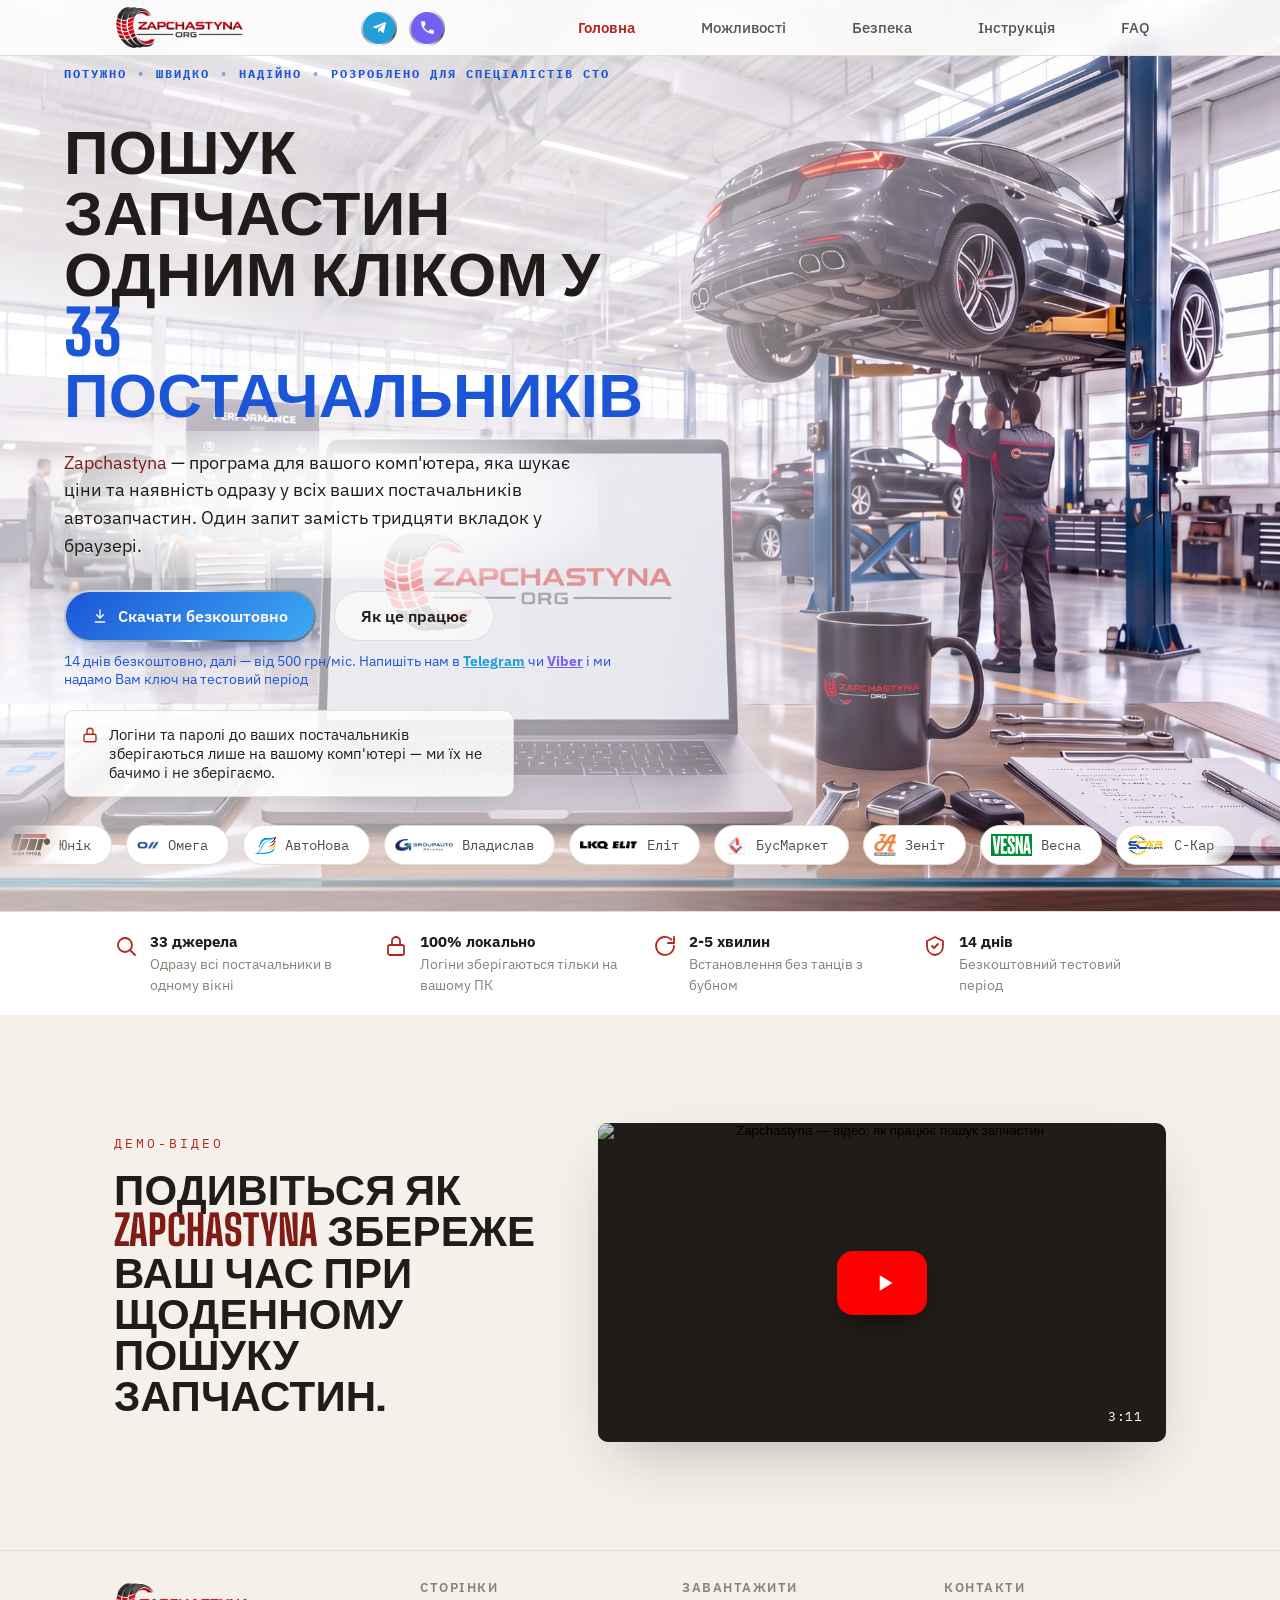
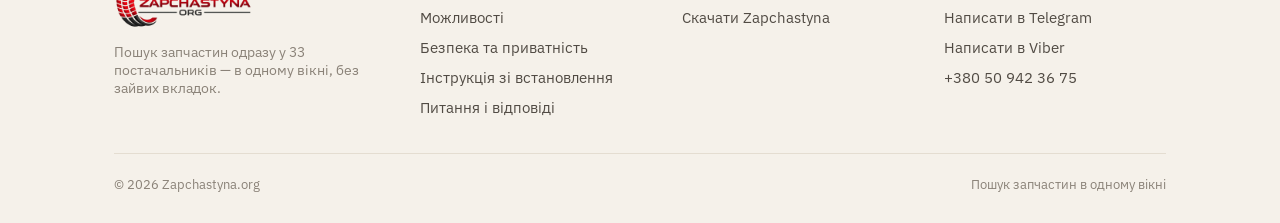
==== commit f82de88d: "chore(site): версія у посиланнях на styles.css і main.js Кеш пробивав правки: Cloudflare віддає CSS " ====
--- a/index.html
+++ b/index.html
@@ -14,7 +14,7 @@
 <link rel="preconnect" href="https://fonts.googleapis.com">
 <link rel="preconnect" href="https://fonts.gstatic.com" crossorigin>
 <link href="https://fonts.googleapis.com/css2?family=Big+Shoulders+Display:wght@700;800;900&family=IBM+Plex+Sans:wght@400;500;600;700&family=IBM+Plex+Mono:wght@400;500;700&display=swap" rel="stylesheet">
-<link rel="stylesheet" href="css/styles.css">
+<link rel="stylesheet" href="css/styles.css?v=20260807">
 </head>
 <body>
 
@@ -174,6 +174,6 @@
 </footer>
 <!-- FOOTER:END -->
 
-<script src="js/main.js"></script>
+<script src="js/main.js?v=20260807"></script>
 </body>
 </html>
--- a/css/styles.css
+++ b/css/styles.css
@@ -289,11 +289,18 @@
 .hero-photo .container { position: relative; z-index: 1; max-width: none; margin-inline: 0; }
 .hero-copy { max-width: 560px; }
 @media (min-width: 761px) {
-  /* -104px тут дає -52px реального зсуву — .hero-copy центрується
-     через align-items:center батька, і зсув «з'їдається» вдвічі перерахунком
-     центрування. На мобілці (≤760px) не чіпаємо: там свій padding-top на
-     .container блокує схлопування марджинів і той самий трюк дав би наїзд. */
-  .hero-copy { margin-top: -114px; }
+  /* Текст трохи вище геометричного центру — щоб під ним лишалось місце
+     на стрічку постачальників (вона absolute під .hero-copy).
+     Раніше це робилось відʼємним margin-top:-114px на .hero-copy (давав
+     -57px реального зсуву через перерахунок центрування). ЛОВУШКА: відʼємний
+     margin зменшує вклад блоку у висоту, тому на НИЗЬКОМУ вікні (ноутбук
+     1366x768, масштаб 125% — viewport ~590px) браузер вважав, що місця
+     вистачає, центрував — і заголовок виїжджав під шапку (h1 на 6px від
+     верху при шапці 56px), а стрічка вилітала за низ героя.
+     padding-bottom дає той самий зсув (−57px на високому екрані, перевірено:
+     h1_top 139.07px до і після), але на низькому вікні просто розтягує
+     героя вниз — наїзду немає в принципі. */
+  .hero-photo { padding-bottom: 114px; }
 }
 .hero-photo h1 {
   font-size: clamp(38px, 5.4vw, 62px);
@@ -344,6 +351,49 @@
   box-shadow: var(--shadow-card);
 }
 .trust-line svg { flex: none; width: 18px; height: 18px; margin-top: 1px; color: var(--red); }
+
+/* Телефон боком і вузькі планшети (761–1024px). Кадр фото (82% 58%) на такій
+   ширині «з'їжджає» так, що білий ноутбук опиняється рівно під колонкою тексту,
+   і lede / кнопки / «14 днів безкоштовно» читаються поверх нього. Зсуваємо кадр
+   праворуч (ноутбук іде за правий край) і підсилюємо білу пелену зліва.
+   Блок стоїть ПІСЛЯ базових правил героя — специфічність та сама, тому
+   вирішує порядок у файлі; вище за `.hero-photo::before` він би не спрацював. */
+@media (min-width: 761px) and (max-width: 1024px) {
+  .hero-photo::before {
+    background: linear-gradient(100deg,
+      rgba(255,255,255,0.88) 0%,
+      rgba(255,255,255,0.84) 44%,
+      rgba(255,255,255,0.7) 60%,
+      rgba(255,255,255,0.3) 76%,
+      rgba(255,255,255,0) 92%);
+  }
+}
+
+/* Низьке вікно при десктопній розкладці — це телефон у горизонтальному режимі
+   (844x390, 932x430). 120px зверху + 114px знизу там з'їдають чверть екрана,
+   а герой розтягується на два екрани. Ріжемо повітря і масштаб тексту.
+   max-height, а не orientation:landscape — щоб не зачепити планшети боком
+   (1024x768) і ноутбуки, де висоти вистачає. */
+@media (min-width: 761px) and (max-height: 520px) {
+  .hero-photo {
+    min-height: 0;
+    padding-top: 100px;
+    padding-bottom: 76px; /* стрічка постачальників: 28px відступ + ~40px висоти */
+    /* Прибрати ноутбук з-під тексту одним `background-position` не вийшло:
+       фото 2400x1339 (1.79) при cover на такому вікні майже збігається за
+       пропорцією з контейнером, горизонтального запасу лишається ~90px —
+       зсув 82%→97% дає жалюгідні 13px. Тому масштабуємо по висоті (150%):
+       зʼявляється запас ~700px, і позиція 100% відводить ноутбук за правий
+       край. Зум тільки тут, у низькому вікні — на планшеті в портреті
+       (820x1180) `auto 150%` роздуло б фото так, що лишився б піксель. */
+    background-size: auto 150%;
+    background-position: 100% 58%;
+  }
+  .hero-photo h1 { font-size: clamp(30px, 4.2vw, 42px); }
+  .hero-photo .lede { font-size: 15.5px; line-height: 1.5; margin-bottom: 20px; }
+  .hero-ctas { gap: 14px; }
+  .hero-photo .trust-line { margin-top: 14px; padding: 11px 13px; font-size: 13.5px; }
+}
 
 @media (max-width: 760px) {
   .hero-photo { min-height: auto; padding-bottom: 60px; background-position: center 66%; }
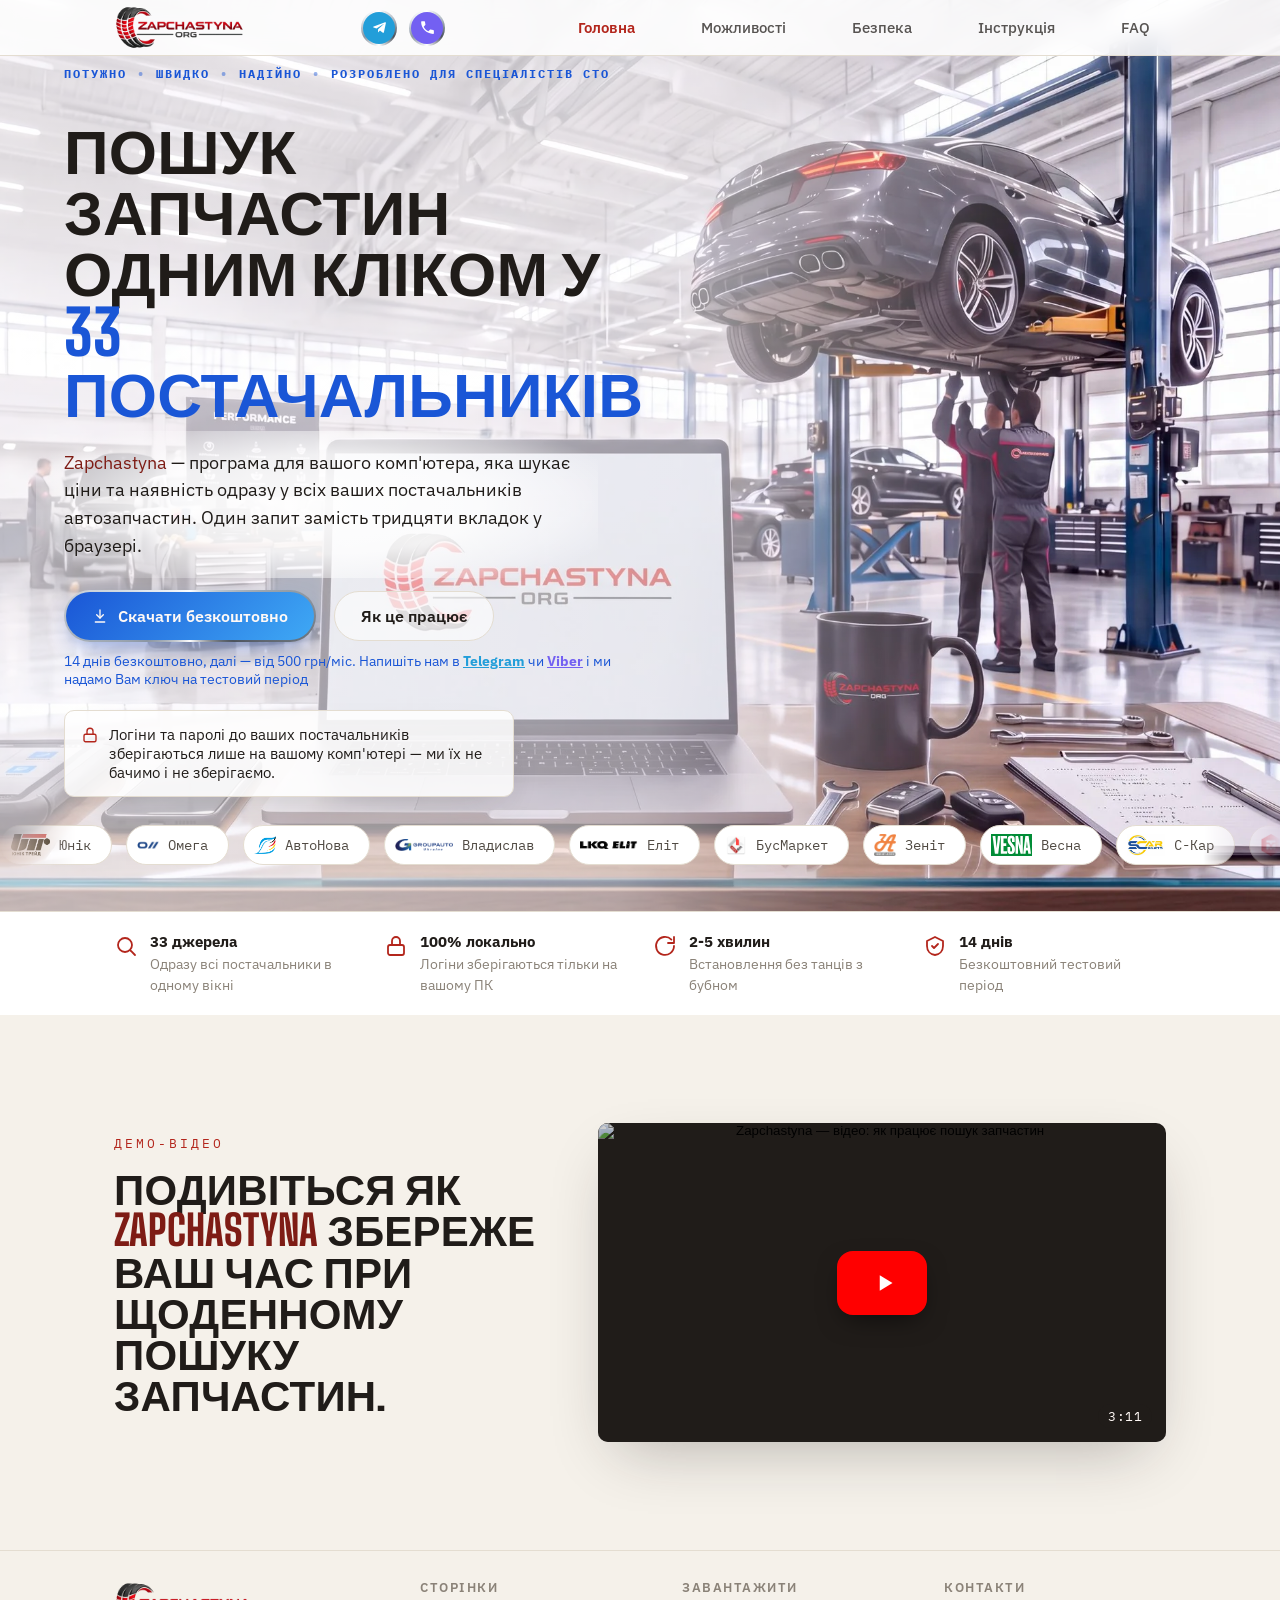
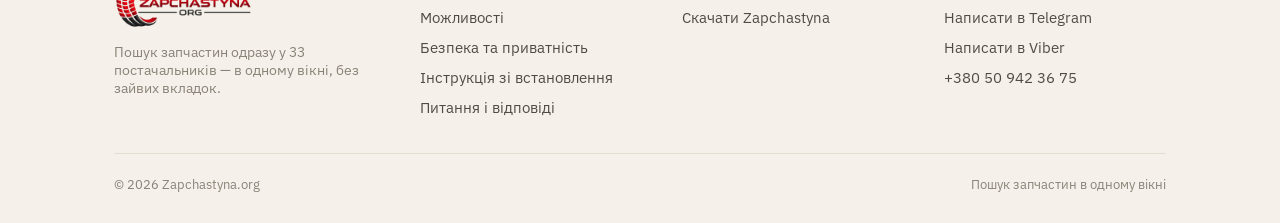
==== commit 55b7d39d: "perf: картинки у WebP, розміри проти стрибків макета, ієрархія заголовків Етап 4 SEO-аудиту.  Картин" ====
--- a/index.html
+++ b/index.html
@@ -5,23 +5,114 @@
 <meta name="viewport" content="width=device-width, initial-scale=1">
 <title>Zapchastyna — пошук запчастин одразу у 33 постачальників</title>
 <meta name="description" content="Zapchastyna шукає ціни та наявність одразу у ваших постачальників автозапчастин. Логіни та паролі зберігаються лише на вашому комп'ютері.">
+<link rel="canonical" href="https://zapchastyna.org/">
+<meta property="og:type" content="website">
+<meta property="og:url" content="https://zapchastyna.org/">
+<meta property="og:site_name" content="Zapchastyna">
+<meta property="og:locale" content="uk_UA">
 <meta property="og:title" content="Zapchastyna — пошук запчастин в одному вікні">
 <meta property="og:description" content="Один запит — і ціни та наявність одразу з усіх ваших постачальників. Логіни зберігаються лише на вашому комп'ютері.">
-<meta property="og:image" content="og-image.png">
-<meta property="og:type" content="website">
+<meta property="og:image" content="https://zapchastyna.org/og-image.png">
+<meta property="og:image:width" content="1380">
+<meta property="og:image:height" content="630">
+<meta property="og:image:alt" content="Zapchastyna — пошук запчастин одразу у 33 постачальників">
+<meta name="twitter:card" content="summary_large_image">
 <link rel="icon" type="image/png" sizes="32x32" href="favicon-32.png">
 <link rel="apple-touch-icon" href="apple-touch-icon.png">
 <link rel="preconnect" href="https://fonts.googleapis.com">
 <link rel="preconnect" href="https://fonts.gstatic.com" crossorigin>
 <link href="https://fonts.googleapis.com/css2?family=Big+Shoulders+Display:wght@700;800;900&family=IBM+Plex+Sans:wght@400;500;600;700&family=IBM+Plex+Mono:wght@400;500;700&display=swap" rel="stylesheet">
-<link rel="stylesheet" href="css/styles.css?v=20260807">
+<link rel="stylesheet" href="css/styles.css?v=20260816">
+<script type="application/ld+json">
+{
+  "@context": "https://schema.org",
+  "@graph": [
+    {
+      "@type": "Organization",
+      "@id": "https://zapchastyna.org/#organization",
+      "name": "Zapchastyna",
+      "url": "https://zapchastyna.org/",
+      "logo": {
+        "@type": "ImageObject",
+        "url": "https://zapchastyna.org/images/logo/logo.png"
+      },
+      "description": "Розробник програми Zapchastyna для пошуку автозапчастин у постачальників — для СТО та спеціалістів з підбору запчастин в Україні.",
+      "areaServed": {
+        "@type": "Country",
+        "name": "Україна"
+      },
+      "contactPoint": {
+        "@type": "ContactPoint",
+        "telephone": "+380509423675",
+        "contactType": "customer support",
+        "availableLanguage": ["uk", "ru"]
+      },
+      "sameAs": ["https://t.me/+380509423675"]
+    },
+    {
+      "@type": "WebSite",
+      "@id": "https://zapchastyna.org/#website",
+      "url": "https://zapchastyna.org/",
+      "name": "Zapchastyna",
+      "inLanguage": "uk",
+      "publisher": { "@id": "https://zapchastyna.org/#organization" }
+    },
+    {
+      "@type": "SoftwareApplication",
+      "@id": "https://zapchastyna.org/#software",
+      "name": "Zapchastyna",
+      "url": "https://zapchastyna.org/",
+      "applicationCategory": "BusinessApplication",
+      "operatingSystem": "Windows 10, Windows 11",
+      "inLanguage": "uk",
+      "description": "Програма для комп'ютера, яка шукає ціни та наявність автозапчастин одразу у 33 постачальників під логінами користувача. Один запит замість тридцяти вкладок у браузері. Логіни та паролі зберігаються лише на комп'ютері користувача.",
+      "softwareRequirements": "Windows 10 або новіша версія, підключення до інтернету",
+      "installUrl": "https://zapchastyna.org/downloads/vstanovlennia.zip",
+      "softwareHelp": "https://zapchastyna.org/instructions",
+      "publisher": { "@id": "https://zapchastyna.org/#organization" },
+      "audience": {
+        "@type": "Audience",
+        "audienceType": "СТО, автосервіси, спеціалісти з підбору автозапчастин"
+      },
+      "featureList": [
+        "Пошук у 33 джерелах одночасно",
+        "Пошук за артикулом і підбір аналогів",
+        "Ціни та залишки з особистих кабінетів постачальників",
+        "Вибір постачальників, які беруть участь у пошуку",
+        "Прямий перехід на сторінку деталі у постачальника",
+        "Оновлення в один клік"
+      ],
+      "offers": [
+        {
+          "@type": "Offer",
+          "name": "Один комп'ютер",
+          "price": "500",
+          "priceCurrency": "UAH",
+          "description": "500 грн на місяць за один комп'ютер. Перші 2 тижні — безкоштовний тестовий період з повним доступом.",
+          "url": "https://zapchastyna.org/faq",
+          "availability": "https://schema.org/InStock"
+        },
+        {
+          "@type": "Offer",
+          "name": "Два комп'ютери",
+          "price": "700",
+          "priceCurrency": "UAH",
+          "description": "700 грн на місяць за два комп'ютери. Перші 2 тижні — безкоштовний тестовий період з повним доступом.",
+          "url": "https://zapchastyna.org/faq",
+          "availability": "https://schema.org/InStock"
+        }
+      ]
+    }
+  ]
+}
+</script>
 </head>
 <body>
 
 <!-- NAV:START -->
 <nav class="site-nav">
   <div class="container">
-    <a href="/" class="nav-logo"><img src="images/logo/logo.png" alt="Zapchastyna.org"></a>
+    <a href="/" class="nav-logo"><img width="720" height="248" src="images/logo/logo.webp" alt="Zapchastyna.org"></a>
     <div class="nav-right">
       <a class="contact-icon tg" href="https://t.me/+380509423675" target="_blank" rel="noopener" title="Написати в Telegram">
         <svg viewBox="0 0 24 24" aria-hidden="true"><path d="M9.78 18.65l.28-4.23 7.68-6.92c.34-.31-.07-.46-.52-.19L7.74 13.3 3.64 12c-.88-.25-.89-.86.2-1.3l15.97-6.16c.73-.33 1.43.18 1.15 1.3l-2.72 12.81c-.19.91-.74 1.13-1.5.71L12.6 16.3l-1.99 1.93c-.23.23-.42.42-.83.42z"/></svg>
@@ -71,9 +162,9 @@
       <div class="ticker-rows">
         <div class="ticker-row">
           <div class="ticker-track">
-            <span class="badge"><span class="badge-logo"><img src="images/suppliers/utr.png" alt=""></span>Юнік</span><span class="badge"><span class="badge-logo"><img src="images/suppliers/omega.png" alt=""></span>Омега</span><span class="badge"><span class="badge-logo"><img src="images/suppliers/autonovad.png" alt=""></span>АвтоНова</span><span class="badge"><span class="badge-logo"><img src="images/suppliers/vladislav.png" alt=""></span>Владислав</span><span class="badge"><span class="badge-logo"><img src="images/suppliers/ecat.png" alt=""></span>Еліт</span><span class="badge"><span class="badge-logo"><img src="images/suppliers/bm_parts.png" alt=""></span>БусМаркет</span><span class="badge"><span class="badge-logo"><img src="images/suppliers/zenitauto.png" alt=""></span>Зеніт</span><span class="badge"><span class="badge-logo"><img src="images/suppliers/vesna.svg" alt=""></span>Весна</span><span class="badge"><span class="badge-logo"><img src="images/suppliers/scarparts.gif" alt=""></span>С-Кар</span><span class="badge"><span class="badge-logo"><img src="images/suppliers/tehnomir.png" alt=""></span>ТехноМір</span><span class="badge"><span class="badge-logo dark"><img src="images/suppliers/autotechnics.svg" alt=""></span>Автотехнікс</span><span class="badge"><span class="badge-logo"><img src="images/suppliers/avd.jpg" alt=""></span>АВД</span><span class="badge"><span class="badge-logo"><img src="images/suppliers/intercars.webp" alt=""></span>Інтеркарс</span><span class="badge"><span class="badge-logo"><img src="images/suppliers/exist.svg" alt=""></span>Екзіст</span><span class="badge"><span class="badge-logo"><img src="images/suppliers/autotrend.png" alt=""></span>АвтоТренд</span><span class="badge"><span class="badge-logo"><img src="images/suppliers/azauto.png" alt=""></span>A-Z</span><span class="badge"><span class="badge-logo"><img src="images/suppliers/atlas_parts.svg" alt=""></span>Атлас</span><span class="badge"><span class="badge-logo"><img src="images/suppliers/zipavto.svg" alt=""></span>ЗіпАвто</span><span class="badge"><span class="badge-logo"><img src="images/suppliers/oilparts.png" alt=""></span>ОілПартс</span><span class="badge"><span class="badge-logo"><img src="images/suppliers/azr.png" alt=""></span>АЗР</span><span class="badge"><span class="badge-logo"><img src="images/suppliers/kronavto.png" alt=""></span>КронАвто</span><span class="badge"><span class="badge-logo"><img src="images/suppliers/vitol.svg" alt=""></span>Вітол</span><span class="badge"><span class="badge-logo"><img src="images/suppliers/mastershop.svg" alt=""></span>МайстерСервіс</span><span class="badge"><span class="badge-logo"><img src="images/suppliers/formaparts.png" alt=""></span>ФормаПартс</span><span class="badge"><span class="badge-logo"><img src="images/suppliers/stauto.gif" alt=""></span>СТАвто</span><span class="badge"><span class="badge-logo"><img src="images/suppliers/all4car.png" alt=""></span>Олл4Кар</span><span class="badge"><span class="badge-logo dark"><img src="images/suppliers/asg.png" alt=""></span>АСГ</span><span class="badge"><span class="badge-logo"><img src="images/suppliers/gigaparts.webp" alt=""></span>ГігаПартс</span><span class="badge"><span class="badge-logo"><img src="images/suppliers/asiaparts.png" alt=""></span>АзіяПартс</span><span class="badge"><span class="badge-logo dark"><img src="images/suppliers/avtopro.svg" alt=""></span>АвтоПро</span><span class="badge"><span class="badge-logo"><img src="images/suppliers/bastion.png" alt=""></span>Бастіон</span><span class="badge"><span class="badge-logo"><img src="images/suppliers/avtolider.png" alt=""></span>Автолідер</span><span class="badge">Спринтер</span>
-            <span class="badge"><span class="badge-logo"><img src="images/suppliers/utr.png" alt=""></span>Юнік</span><span class="badge"><span class="badge-logo"><img src="images/suppliers/omega.png" alt=""></span>Омега</span><span class="badge"><span class="badge-logo"><img src="images/suppliers/autonovad.png" alt=""></span>АвтоНова</span><span class="badge"><span class="badge-logo"><img src="images/suppliers/vladislav.png" alt=""></span>Владислав</span><span class="badge"><span class="badge-logo"><img src="images/suppliers/ecat.png" alt=""></span>Еліт</span><span class="badge"><span class="badge-logo"><img src="images/suppliers/bm_parts.png" alt=""></span>БусМаркет</span><span class="badge"><span class="badge-logo"><img src="images/suppliers/zenitauto.png" alt=""></span>Зеніт</span><span class="badge"><span class="badge-logo"><img src="images/suppliers/vesna.svg" alt=""></span>Весна</span><span class="badge"><span class="badge-logo"><img src="images/suppliers/scarparts.gif" alt=""></span>С-Кар</span><span class="badge"><span class="badge-logo"><img src="images/suppliers/tehnomir.png" alt=""></span>ТехноМір</span><span class="badge"><span class="badge-logo dark"><img src="images/suppliers/autotechnics.svg" alt=""></span>Автотехнікс</span><span class="badge"><span class="badge-logo"><img src="images/suppliers/avd.jpg" alt=""></span>АВД</span><span class="badge"><span class="badge-logo"><img src="images/suppliers/intercars.webp" alt=""></span>Інтеркарс</span><span class="badge"><span class="badge-logo"><img src="images/suppliers/exist.svg" alt=""></span>Екзіст</span><span class="badge"><span class="badge-logo"><img src="images/suppliers/autotrend.png" alt=""></span>АвтоТренд</span><span class="badge"><span class="badge-logo"><img src="images/suppliers/azauto.png" alt=""></span>A-Z</span><span class="badge"><span class="badge-logo"><img src="images/suppliers/atlas_parts.svg" alt=""></span>Атлас</span><span class="badge"><span class="badge-logo"><img src="images/suppliers/zipavto.svg" alt=""></span>ЗіпАвто</span><span class="badge"><span class="badge-logo"><img src="images/suppliers/oilparts.png" alt=""></span>ОілПартс</span><span class="badge"><span class="badge-logo"><img src="images/suppliers/azr.png" alt=""></span>АЗР</span><span class="badge"><span class="badge-logo"><img src="images/suppliers/kronavto.png" alt=""></span>КронАвто</span><span class="badge"><span class="badge-logo"><img src="images/suppliers/vitol.svg" alt=""></span>Вітол</span><span class="badge"><span class="badge-logo"><img src="images/suppliers/mastershop.svg" alt=""></span>МайстерСервіс</span><span class="badge"><span class="badge-logo"><img src="images/suppliers/formaparts.png" alt=""></span>ФормаПартс</span><span class="badge"><span class="badge-logo"><img src="images/suppliers/stauto.gif" alt=""></span>СТАвто</span><span class="badge"><span class="badge-logo"><img src="images/suppliers/all4car.png" alt=""></span>Олл4Кар</span><span class="badge"><span class="badge-logo dark"><img src="images/suppliers/asg.png" alt=""></span>АСГ</span><span class="badge"><span class="badge-logo"><img src="images/suppliers/gigaparts.webp" alt=""></span>ГігаПартс</span><span class="badge"><span class="badge-logo"><img src="images/suppliers/asiaparts.png" alt=""></span>АзіяПартс</span><span class="badge"><span class="badge-logo dark"><img src="images/suppliers/avtopro.svg" alt=""></span>АвтоПро</span><span class="badge"><span class="badge-logo"><img src="images/suppliers/bastion.png" alt=""></span>Бастіон</span><span class="badge"><span class="badge-logo"><img src="images/suppliers/avtolider.png" alt=""></span>Автолідер</span><span class="badge">Спринтер</span>
-            <span class="badge"><span class="badge-logo"><img src="images/suppliers/utr.png" alt=""></span>Юнік</span><span class="badge"><span class="badge-logo"><img src="images/suppliers/omega.png" alt=""></span>Омега</span><span class="badge"><span class="badge-logo"><img src="images/suppliers/autonovad.png" alt=""></span>АвтоНова</span><span class="badge"><span class="badge-logo"><img src="images/suppliers/vladislav.png" alt=""></span>Владислав</span><span class="badge"><span class="badge-logo"><img src="images/suppliers/ecat.png" alt=""></span>Еліт</span><span class="badge"><span class="badge-logo"><img src="images/suppliers/bm_parts.png" alt=""></span>БусМаркет</span><span class="badge"><span class="badge-logo"><img src="images/suppliers/zenitauto.png" alt=""></span>Зеніт</span><span class="badge"><span class="badge-logo"><img src="images/suppliers/vesna.svg" alt=""></span>Весна</span><span class="badge"><span class="badge-logo"><img src="images/suppliers/scarparts.gif" alt=""></span>С-Кар</span><span class="badge"><span class="badge-logo"><img src="images/suppliers/tehnomir.png" alt=""></span>ТехноМір</span><span class="badge"><span class="badge-logo dark"><img src="images/suppliers/autotechnics.svg" alt=""></span>Автотехнікс</span><span class="badge"><span class="badge-logo"><img src="images/suppliers/avd.jpg" alt=""></span>АВД</span><span class="badge"><span class="badge-logo"><img src="images/suppliers/intercars.webp" alt=""></span>Інтеркарс</span><span class="badge"><span class="badge-logo"><img src="images/suppliers/exist.svg" alt=""></span>Екзіст</span><span class="badge"><span class="badge-logo"><img src="images/suppliers/autotrend.png" alt=""></span>АвтоТренд</span><span class="badge"><span class="badge-logo"><img src="images/suppliers/azauto.png" alt=""></span>A-Z</span><span class="badge"><span class="badge-logo"><img src="images/suppliers/atlas_parts.svg" alt=""></span>Атлас</span><span class="badge"><span class="badge-logo"><img src="images/suppliers/zipavto.svg" alt=""></span>ЗіпАвто</span><span class="badge"><span class="badge-logo"><img src="images/suppliers/oilparts.png" alt=""></span>ОілПартс</span><span class="badge"><span class="badge-logo"><img src="images/suppliers/azr.png" alt=""></span>АЗР</span><span class="badge"><span class="badge-logo"><img src="images/suppliers/kronavto.png" alt=""></span>КронАвто</span><span class="badge"><span class="badge-logo"><img src="images/suppliers/vitol.svg" alt=""></span>Вітол</span><span class="badge"><span class="badge-logo"><img src="images/suppliers/mastershop.svg" alt=""></span>МайстерСервіс</span><span class="badge"><span class="badge-logo"><img src="images/suppliers/formaparts.png" alt=""></span>ФормаПартс</span><span class="badge"><span class="badge-logo"><img src="images/suppliers/stauto.gif" alt=""></span>СТАвто</span><span class="badge"><span class="badge-logo"><img src="images/suppliers/all4car.png" alt=""></span>Олл4Кар</span><span class="badge"><span class="badge-logo dark"><img src="images/suppliers/asg.png" alt=""></span>АСГ</span><span class="badge"><span class="badge-logo"><img src="images/suppliers/gigaparts.webp" alt=""></span>ГігаПартс</span><span class="badge"><span class="badge-logo"><img src="images/suppliers/asiaparts.png" alt=""></span>АзіяПартс</span><span class="badge"><span class="badge-logo dark"><img src="images/suppliers/avtopro.svg" alt=""></span>АвтоПро</span><span class="badge"><span class="badge-logo"><img src="images/suppliers/bastion.png" alt=""></span>Бастіон</span><span class="badge"><span class="badge-logo"><img src="images/suppliers/avtolider.png" alt=""></span>Автолідер</span><span class="badge">Спринтер</span>
+            <span class="badge"><span class="badge-logo"><img loading="lazy" width="291" height="163" src="images/suppliers/utr.png" alt=""></span>Юнік</span><span class="badge"><span class="badge-logo"><img loading="lazy" width="96" height="96" src="images/suppliers/omega.png" alt=""></span>Омега</span><span class="badge"><span class="badge-logo"><img loading="lazy" width="42" height="42" src="images/suppliers/autonovad.png" alt=""></span>АвтоНова</span><span class="badge"><span class="badge-logo"><img loading="lazy" width="300" height="61" src="images/suppliers/vladislav.png" alt=""></span>Владислав</span><span class="badge"><span class="badge-logo"><img loading="lazy" width="250" height="32" src="images/suppliers/ecat.png" alt=""></span>Еліт</span><span class="badge"><span class="badge-logo"><img loading="lazy" width="192" height="192" src="images/suppliers/bm_parts.png" alt=""></span>БусМаркет</span><span class="badge"><span class="badge-logo"><img loading="lazy" width="99" height="100" src="images/suppliers/zenitauto.png" alt=""></span>Зеніт</span><span class="badge"><span class="badge-logo"><img loading="lazy" src="images/suppliers/vesna.svg" alt=""></span>Весна</span><span class="badge"><span class="badge-logo"><img loading="lazy" width="145" height="83" src="images/suppliers/scarparts.gif" alt=""></span>С-Кар</span><span class="badge"><span class="badge-logo"><img loading="lazy" width="180" height="180" src="images/suppliers/tehnomir.png" alt=""></span>ТехноМір</span><span class="badge"><span class="badge-logo dark"><img loading="lazy" src="images/suppliers/autotechnics.svg" alt=""></span>Автотехнікс</span><span class="badge"><span class="badge-logo"><img loading="lazy" width="398" height="402" src="images/suppliers/avd.jpg" alt=""></span>АВД</span><span class="badge"><span class="badge-logo"><img loading="lazy" width="140" height="51" src="images/suppliers/intercars.webp" alt=""></span>Інтеркарс</span><span class="badge"><span class="badge-logo"><img loading="lazy" src="images/suppliers/exist.svg" alt=""></span>Екзіст</span><span class="badge"><span class="badge-logo"><img loading="lazy" width="161" height="44" src="images/suppliers/autotrend.png" alt=""></span>АвтоТренд</span><span class="badge"><span class="badge-logo"><img loading="lazy" width="142" height="88" src="images/suppliers/azauto.png" alt=""></span>A-Z</span><span class="badge"><span class="badge-logo"><img loading="lazy" src="images/suppliers/atlas_parts.svg" alt=""></span>Атлас</span><span class="badge"><span class="badge-logo"><img loading="lazy" src="images/suppliers/zipavto.svg" alt=""></span>ЗіпАвто</span><span class="badge"><span class="badge-logo"><img loading="lazy" width="102" height="46" src="images/suppliers/oilparts.png" alt=""></span>ОілПартс</span><span class="badge"><span class="badge-logo"><img loading="lazy" width="96" height="96" src="images/suppliers/azr.png" alt=""></span>АЗР</span><span class="badge"><span class="badge-logo"><img loading="lazy" width="866" height="170" src="images/suppliers/kronavto.png" alt=""></span>КронАвто</span><span class="badge"><span class="badge-logo"><img loading="lazy" src="images/suppliers/vitol.svg" alt=""></span>Вітол</span><span class="badge"><span class="badge-logo"><img loading="lazy" src="images/suppliers/mastershop.svg" alt=""></span>МайстерСервіс</span><span class="badge"><span class="badge-logo"><img loading="lazy" width="64" height="64" src="images/suppliers/formaparts.png" alt=""></span>ФормаПартс</span><span class="badge"><span class="badge-logo"><img loading="lazy" width="256" height="68" src="images/suppliers/stauto.gif" alt=""></span>СТАвто</span><span class="badge"><span class="badge-logo"><img loading="lazy" width="290" height="48" src="images/suppliers/all4car.png" alt=""></span>Олл4Кар</span><span class="badge"><span class="badge-logo dark"><img loading="lazy" width="220" height="55" src="images/suppliers/asg.png" alt=""></span>АСГ</span><span class="badge"><span class="badge-logo"><img loading="lazy" width="400" height="200" src="images/suppliers/gigaparts.webp" alt=""></span>ГігаПартс</span><span class="badge"><span class="badge-logo"><img loading="lazy" width="729" height="231" src="images/suppliers/asiaparts.png" alt=""></span>АзіяПартс</span><span class="badge"><span class="badge-logo dark"><img loading="lazy" src="images/suppliers/avtopro.svg" alt=""></span>АвтоПро</span><span class="badge"><span class="badge-logo"><img loading="lazy" width="77" height="108" src="images/suppliers/bastion.png" alt=""></span>Бастіон</span><span class="badge"><span class="badge-logo"><img loading="lazy" width="96" height="96" src="images/suppliers/avtolider.png" alt=""></span>Автолідер</span><span class="badge">Спринтер</span>
+            <span class="badge"><span class="badge-logo"><img loading="lazy" width="291" height="163" src="images/suppliers/utr.png" alt=""></span>Юнік</span><span class="badge"><span class="badge-logo"><img loading="lazy" width="96" height="96" src="images/suppliers/omega.png" alt=""></span>Омега</span><span class="badge"><span class="badge-logo"><img loading="lazy" width="42" height="42" src="images/suppliers/autonovad.png" alt=""></span>АвтоНова</span><span class="badge"><span class="badge-logo"><img loading="lazy" width="300" height="61" src="images/suppliers/vladislav.png" alt=""></span>Владислав</span><span class="badge"><span class="badge-logo"><img loading="lazy" width="250" height="32" src="images/suppliers/ecat.png" alt=""></span>Еліт</span><span class="badge"><span class="badge-logo"><img loading="lazy" width="192" height="192" src="images/suppliers/bm_parts.png" alt=""></span>БусМаркет</span><span class="badge"><span class="badge-logo"><img loading="lazy" width="99" height="100" src="images/suppliers/zenitauto.png" alt=""></span>Зеніт</span><span class="badge"><span class="badge-logo"><img loading="lazy" src="images/suppliers/vesna.svg" alt=""></span>Весна</span><span class="badge"><span class="badge-logo"><img loading="lazy" width="145" height="83" src="images/suppliers/scarparts.gif" alt=""></span>С-Кар</span><span class="badge"><span class="badge-logo"><img loading="lazy" width="180" height="180" src="images/suppliers/tehnomir.png" alt=""></span>ТехноМір</span><span class="badge"><span class="badge-logo dark"><img loading="lazy" src="images/suppliers/autotechnics.svg" alt=""></span>Автотехнікс</span><span class="badge"><span class="badge-logo"><img loading="lazy" width="398" height="402" src="images/suppliers/avd.jpg" alt=""></span>АВД</span><span class="badge"><span class="badge-logo"><img loading="lazy" width="140" height="51" src="images/suppliers/intercars.webp" alt=""></span>Інтеркарс</span><span class="badge"><span class="badge-logo"><img loading="lazy" src="images/suppliers/exist.svg" alt=""></span>Екзіст</span><span class="badge"><span class="badge-logo"><img loading="lazy" width="161" height="44" src="images/suppliers/autotrend.png" alt=""></span>АвтоТренд</span><span class="badge"><span class="badge-logo"><img loading="lazy" width="142" height="88" src="images/suppliers/azauto.png" alt=""></span>A-Z</span><span class="badge"><span class="badge-logo"><img loading="lazy" src="images/suppliers/atlas_parts.svg" alt=""></span>Атлас</span><span class="badge"><span class="badge-logo"><img loading="lazy" src="images/suppliers/zipavto.svg" alt=""></span>ЗіпАвто</span><span class="badge"><span class="badge-logo"><img loading="lazy" width="102" height="46" src="images/suppliers/oilparts.png" alt=""></span>ОілПартс</span><span class="badge"><span class="badge-logo"><img loading="lazy" width="96" height="96" src="images/suppliers/azr.png" alt=""></span>АЗР</span><span class="badge"><span class="badge-logo"><img loading="lazy" width="866" height="170" src="images/suppliers/kronavto.png" alt=""></span>КронАвто</span><span class="badge"><span class="badge-logo"><img loading="lazy" src="images/suppliers/vitol.svg" alt=""></span>Вітол</span><span class="badge"><span class="badge-logo"><img loading="lazy" src="images/suppliers/mastershop.svg" alt=""></span>МайстерСервіс</span><span class="badge"><span class="badge-logo"><img loading="lazy" width="64" height="64" src="images/suppliers/formaparts.png" alt=""></span>ФормаПартс</span><span class="badge"><span class="badge-logo"><img loading="lazy" width="256" height="68" src="images/suppliers/stauto.gif" alt=""></span>СТАвто</span><span class="badge"><span class="badge-logo"><img loading="lazy" width="290" height="48" src="images/suppliers/all4car.png" alt=""></span>Олл4Кар</span><span class="badge"><span class="badge-logo dark"><img loading="lazy" width="220" height="55" src="images/suppliers/asg.png" alt=""></span>АСГ</span><span class="badge"><span class="badge-logo"><img loading="lazy" width="400" height="200" src="images/suppliers/gigaparts.webp" alt=""></span>ГігаПартс</span><span class="badge"><span class="badge-logo"><img loading="lazy" width="729" height="231" src="images/suppliers/asiaparts.png" alt=""></span>АзіяПартс</span><span class="badge"><span class="badge-logo dark"><img loading="lazy" src="images/suppliers/avtopro.svg" alt=""></span>АвтоПро</span><span class="badge"><span class="badge-logo"><img loading="lazy" width="77" height="108" src="images/suppliers/bastion.png" alt=""></span>Бастіон</span><span class="badge"><span class="badge-logo"><img loading="lazy" width="96" height="96" src="images/suppliers/avtolider.png" alt=""></span>Автолідер</span><span class="badge">Спринтер</span>
+            <span class="badge"><span class="badge-logo"><img loading="lazy" width="291" height="163" src="images/suppliers/utr.png" alt=""></span>Юнік</span><span class="badge"><span class="badge-logo"><img loading="lazy" width="96" height="96" src="images/suppliers/omega.png" alt=""></span>Омега</span><span class="badge"><span class="badge-logo"><img loading="lazy" width="42" height="42" src="images/suppliers/autonovad.png" alt=""></span>АвтоНова</span><span class="badge"><span class="badge-logo"><img loading="lazy" width="300" height="61" src="images/suppliers/vladislav.png" alt=""></span>Владислав</span><span class="badge"><span class="badge-logo"><img loading="lazy" width="250" height="32" src="images/suppliers/ecat.png" alt=""></span>Еліт</span><span class="badge"><span class="badge-logo"><img loading="lazy" width="192" height="192" src="images/suppliers/bm_parts.png" alt=""></span>БусМаркет</span><span class="badge"><span class="badge-logo"><img loading="lazy" width="99" height="100" src="images/suppliers/zenitauto.png" alt=""></span>Зеніт</span><span class="badge"><span class="badge-logo"><img loading="lazy" src="images/suppliers/vesna.svg" alt=""></span>Весна</span><span class="badge"><span class="badge-logo"><img loading="lazy" width="145" height="83" src="images/suppliers/scarparts.gif" alt=""></span>С-Кар</span><span class="badge"><span class="badge-logo"><img loading="lazy" width="180" height="180" src="images/suppliers/tehnomir.png" alt=""></span>ТехноМір</span><span class="badge"><span class="badge-logo dark"><img loading="lazy" src="images/suppliers/autotechnics.svg" alt=""></span>Автотехнікс</span><span class="badge"><span class="badge-logo"><img loading="lazy" width="398" height="402" src="images/suppliers/avd.jpg" alt=""></span>АВД</span><span class="badge"><span class="badge-logo"><img loading="lazy" width="140" height="51" src="images/suppliers/intercars.webp" alt=""></span>Інтеркарс</span><span class="badge"><span class="badge-logo"><img loading="lazy" src="images/suppliers/exist.svg" alt=""></span>Екзіст</span><span class="badge"><span class="badge-logo"><img loading="lazy" width="161" height="44" src="images/suppliers/autotrend.png" alt=""></span>АвтоТренд</span><span class="badge"><span class="badge-logo"><img loading="lazy" width="142" height="88" src="images/suppliers/azauto.png" alt=""></span>A-Z</span><span class="badge"><span class="badge-logo"><img loading="lazy" src="images/suppliers/atlas_parts.svg" alt=""></span>Атлас</span><span class="badge"><span class="badge-logo"><img loading="lazy" src="images/suppliers/zipavto.svg" alt=""></span>ЗіпАвто</span><span class="badge"><span class="badge-logo"><img loading="lazy" width="102" height="46" src="images/suppliers/oilparts.png" alt=""></span>ОілПартс</span><span class="badge"><span class="badge-logo"><img loading="lazy" width="96" height="96" src="images/suppliers/azr.png" alt=""></span>АЗР</span><span class="badge"><span class="badge-logo"><img loading="lazy" width="866" height="170" src="images/suppliers/kronavto.png" alt=""></span>КронАвто</span><span class="badge"><span class="badge-logo"><img loading="lazy" src="images/suppliers/vitol.svg" alt=""></span>Вітол</span><span class="badge"><span class="badge-logo"><img loading="lazy" src="images/suppliers/mastershop.svg" alt=""></span>МайстерСервіс</span><span class="badge"><span class="badge-logo"><img loading="lazy" width="64" height="64" src="images/suppliers/formaparts.png" alt=""></span>ФормаПартс</span><span class="badge"><span class="badge-logo"><img loading="lazy" width="256" height="68" src="images/suppliers/stauto.gif" alt=""></span>СТАвто</span><span class="badge"><span class="badge-logo"><img loading="lazy" width="290" height="48" src="images/suppliers/all4car.png" alt=""></span>Олл4Кар</span><span class="badge"><span class="badge-logo dark"><img loading="lazy" width="220" height="55" src="images/suppliers/asg.png" alt=""></span>АСГ</span><span class="badge"><span class="badge-logo"><img loading="lazy" width="400" height="200" src="images/suppliers/gigaparts.webp" alt=""></span>ГігаПартс</span><span class="badge"><span class="badge-logo"><img loading="lazy" width="729" height="231" src="images/suppliers/asiaparts.png" alt=""></span>АзіяПартс</span><span class="badge"><span class="badge-logo dark"><img loading="lazy" src="images/suppliers/avtopro.svg" alt=""></span>АвтоПро</span><span class="badge"><span class="badge-logo"><img loading="lazy" width="77" height="108" src="images/suppliers/bastion.png" alt=""></span>Бастіон</span><span class="badge"><span class="badge-logo"><img loading="lazy" width="96" height="96" src="images/suppliers/avtolider.png" alt=""></span>Автолідер</span><span class="badge">Спринтер</span>
           </div>
         </div>
       </div>
@@ -139,11 +230,11 @@
   <div class="container">
     <div class="footer-top">
       <div class="footer-brand">
-        <img src="images/logo/logo.png" alt="Zapchastyna.org">
+        <img loading="lazy" width="720" height="248" src="images/logo/logo.webp" alt="Zapchastyna.org">
         <p>Пошук запчастин одразу у 33 постачальників — в одному вікні, без зайвих вкладок.</p>
       </div>
       <div class="footer-col">
-        <h4>Сторінки</h4>
+        <h3>Сторінки</h3>
         <ul>
           <li><a href="possibilities">Можливості</a></li>
           <li><a href="security">Безпека та приватність</a></li>
@@ -152,13 +243,13 @@
         </ul>
       </div>
       <div class="footer-col">
-        <h4>Завантажити</h4>
+        <h3>Завантажити</h3>
         <ul>
           <li><a href="downloads/vstanovlennia.zip" download="Встановлення.zip">Скачати Zapchastyna</a></li>
         </ul>
       </div>
       <div class="footer-col">
-        <h4>Контакти</h4>
+        <h3>Контакти</h3>
         <ul>
           <li><a href="https://t.me/+380509423675" target="_blank" rel="noopener">Написати в Telegram</a></li>
           <li><a href="viber://chat?number=%2B380509423675">Написати в Viber</a></li>
--- a/css/styles.css
+++ b/css/styles.css
@@ -56,7 +56,10 @@
   -webkit-font-smoothing: antialiased;
   overflow-x: hidden;
 }
-img { max-width: 100%; display: block; }
+/* height:auto обов'язковий: у <img> проставлені width/height (проти стрибків
+   макета), і без нього браузер узяв би натуральну висоту з атрибута —
+   картинки спотворилися б, коли max-width стискає ширину */
+img { max-width: 100%; height: auto; display: block; }
 a { color: inherit; text-decoration: none; }
 h1, h2, h3, h4 {
   font-family: var(--font-display);
@@ -157,7 +160,7 @@
   justify-content: space-between;
   height: 55px;
 }
-.nav-logo img { height: 45px; }
+.nav-logo img { height: 45px; width: auto; }
 .nav-links {
   display: flex;
   align-items: center;
@@ -217,7 +220,7 @@
 }
 @media (max-width: 420px) {
   .site-nav .container { padding-inline: 14px; }
-  .nav-logo img { height: 34px; }
+  .nav-logo img { height: 34px; width: auto; }
   .contact-icon { width: 30px; height: 30px; }
   .nav-right { gap: 8px; }
   .nav-toggle { font-size: 22px; }
@@ -268,7 +271,7 @@
   align-items: center;
   padding-top: 120px; /* місце під фіксований .site-nav (55px) + оверлей .slogan-strip (на мобілці — 2 рядки) */
   position: relative;
-  background-image: url("../images/hero/front.jpg");
+  background-image: url("../images/hero/front.webp");
   background-repeat: no-repeat;
   background-size: cover;
   background-position: 82% 58%;
@@ -697,7 +700,7 @@
   margin-bottom: 8px;
   display: block;
 }
-.instr-step h3 { font-size: 24px; text-transform: none; margin-bottom: 10px; }
+.instr-step h2 { font-size: 24px; text-transform: none; margin-bottom: 10px; }
 .instr-step p { color: var(--ink-soft); font-size: 15.5px; line-height: 1.65; }
 .instr-step .warn {
   margin-top: 14px;
@@ -898,9 +901,9 @@
   padding-bottom: 36px;
   border-bottom: 1px solid var(--gray-line);
 }
-.footer-brand img { height: 48px; margin-bottom: 14px; }
+.footer-brand img { height: 48px; width: auto; margin-bottom: 14px; }
 .footer-brand p { font-size: 14px; color: var(--gray); max-width: 32ch; }
-.footer-col h4 {
+.footer-col h3 {
   font-family: var(--font-body);
   text-transform: uppercase;
   font-size: 12.5px;
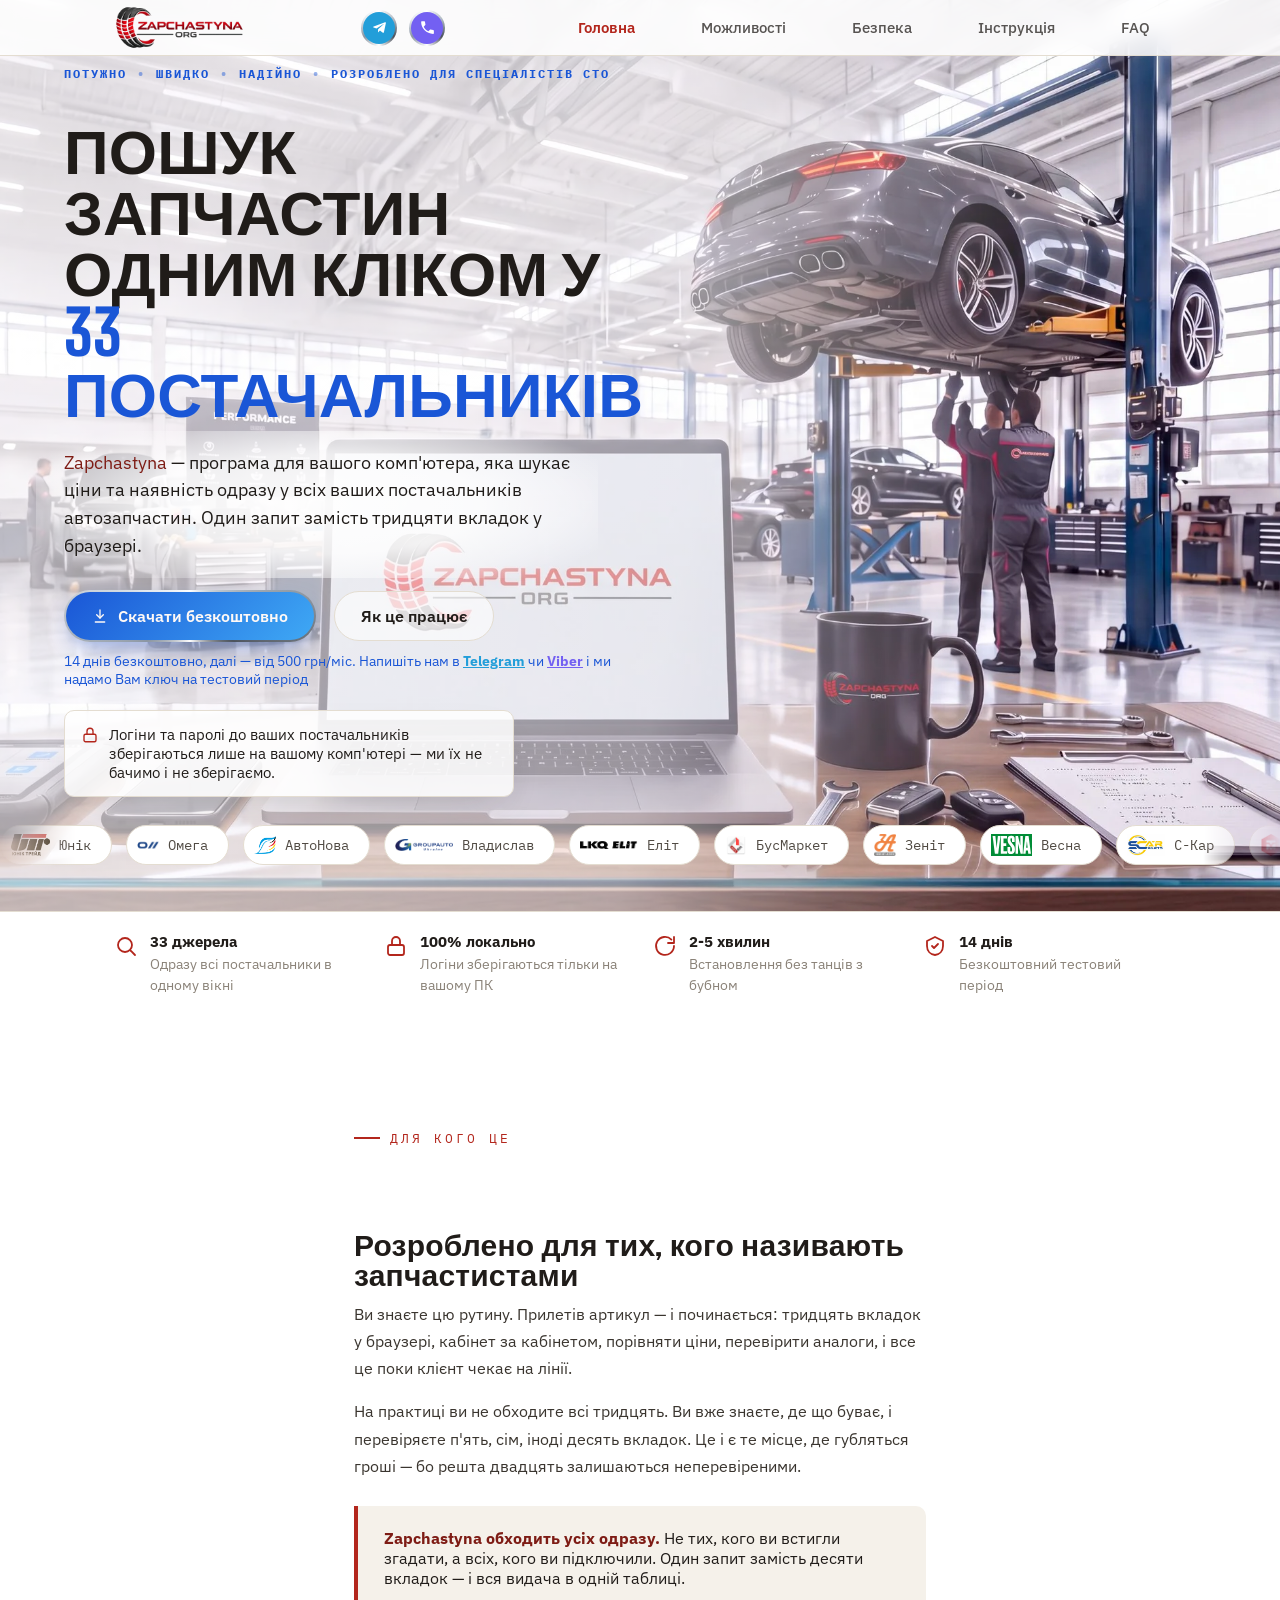
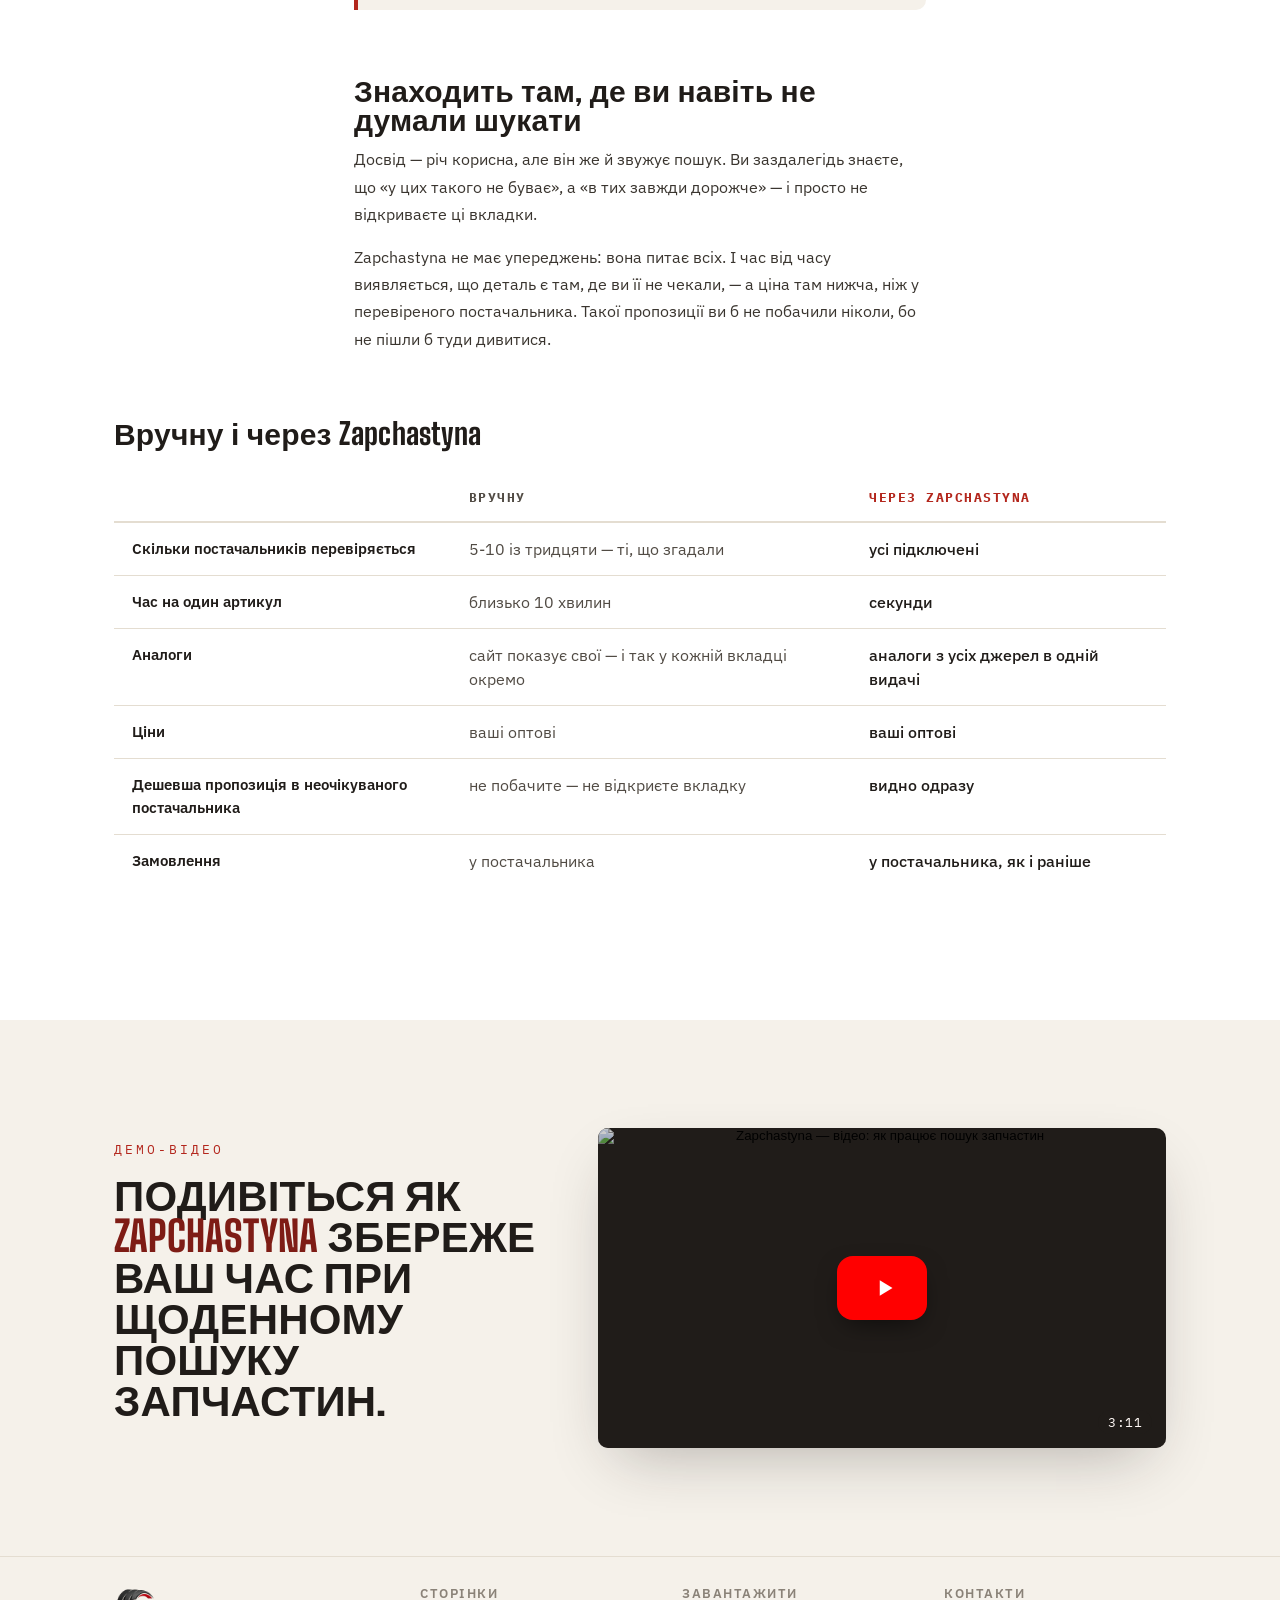
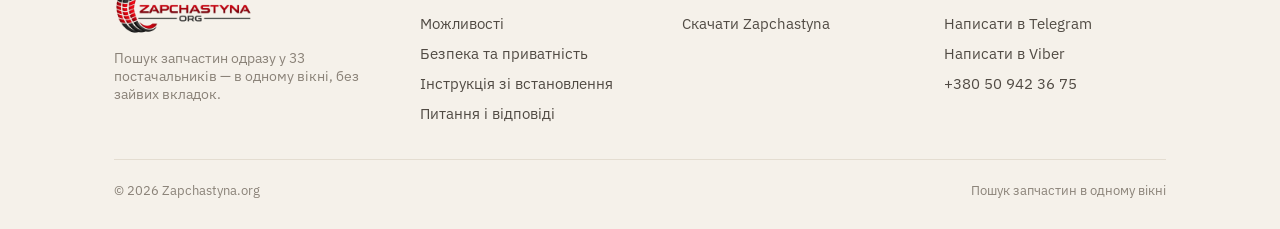
==== commit 6e3a5818: "content: блок для запчастистів, порівняльна таблиця, 5 питань у FAQ Етап 3 SEO-аудиту. Перший етап, " ====
--- a/index.html
+++ b/index.html
@@ -22,7 +22,7 @@
 <link rel="preconnect" href="https://fonts.googleapis.com">
 <link rel="preconnect" href="https://fonts.gstatic.com" crossorigin>
 <link href="https://fonts.googleapis.com/css2?family=Big+Shoulders+Display:wght@700;800;900&family=IBM+Plex+Sans:wght@400;500;600;700&family=IBM+Plex+Mono:wght@400;500;700&display=swap" rel="stylesheet">
-<link rel="stylesheet" href="css/styles.css?v=20260816">
+<link rel="stylesheet" href="css/styles.css?v=20260816b">
 <script type="application/ld+json">
 {
   "@context": "https://schema.org",
@@ -194,6 +194,69 @@
   </div>
 </section>
 
+<!-- ДЛЯ КОГО / ЩО ВИРІШУЄ -->
+<section class="section-pad on-bg">
+  <div class="container article">
+
+    <span class="eyebrow">Для кого це</span>
+    <h2>Розроблено для тих, кого називають запчастистами</h2>
+    <p>Ви знаєте цю рутину. Прилетів артикул — і починається: тридцять вкладок у браузері, кабінет за кабінетом, порівняти ціни, перевірити аналоги, і все це поки клієнт чекає на лінії.</p>
+    <p>На практиці ви не обходите всі тридцять. Ви вже знаєте, де що буває, і перевіряєте п'ять, сім, іноді десять вкладок. Це і є те місце, де губляться гроші — бо решта двадцять залишаються неперевіреними.</p>
+    <div class="callout">
+      <strong>Zapchastyna обходить усіх одразу.</strong> Не тих, кого ви встигли згадати, а всіх, кого ви підключили. Один запит замість десяти вкладок — і вся видача в одній таблиці.
+    </div>
+
+    <h2>Знаходить там, де ви навіть не думали шукати</h2>
+    <p>Досвід — річ корисна, але він же й звужує пошук. Ви заздалегідь знаєте, що «у цих такого не буває», а «в тих завжди дорожче» — і просто не відкриваєте ці вкладки.</p>
+    <p>Zapchastyna не має упереджень: вона питає всіх. І час від часу виявляється, що деталь є там, де ви її не чекали, — а ціна там нижча, ніж у перевіреного постачальника. Такої пропозиції ви б не побачили ніколи, бо не пішли б туди дивитися.</p>
+
+  </div>
+
+  <div class="container">
+    <h2 class="compare-title">Вручну і через Zapchastyna</h2>
+    <div class="table-scroll">
+      <table class="compare-table">
+        <thead>
+          <tr><th scope="col"></th><th scope="col">Вручну</th><th scope="col">Через Zapchastyna</th></tr>
+        </thead>
+        <tbody>
+          <tr>
+            <th scope="row">Скільки постачальників перевіряється</th>
+            <td>5-10 із тридцяти — ті, що згадали</td>
+            <td>усі підключені</td>
+          </tr>
+          <tr>
+            <th scope="row">Час на один артикул</th>
+            <td>близько 10 хвилин</td>
+            <td>секунди</td>
+          </tr>
+          <tr>
+            <th scope="row">Аналоги</th>
+            <td>сайт показує свої — і так у кожній вкладці окремо</td>
+            <td>аналоги з усіх джерел в одній видачі</td>
+          </tr>
+          <tr>
+            <th scope="row">Ціни</th>
+            <td>ваші оптові</td>
+            <td>ваші оптові</td>
+          </tr>
+          <tr>
+            <th scope="row">Дешевша пропозиція в неочікуваного постачальника</th>
+            <td>не побачите — не відкриєте вкладку</td>
+            <td>видно одразу</td>
+          </tr>
+          <tr>
+            <th scope="row">Замовлення</th>
+            <td>у постачальника</td>
+            <td>у постачальника, як і раніше</td>
+          </tr>
+        </tbody>
+      </table>
+    </div>
+
+  </div>
+</section>
+
 <!-- VIDEO DEMO -->
 <section class="section-pad on-bg-2 video-demo" id="video-demo">
   <div class="container">
--- a/css/styles.css
+++ b/css/styles.css
@@ -954,3 +954,53 @@
 [data-reveal="left"] { transform: translateX(-56px); }
 [data-reveal="right"] { transform: translateX(56px); }
 [data-reveal].is-visible { opacity: 1; transform: translate(0, 0); }
+
+/* =========================================================
+   Порівняльна таблиця (головна: вручну vs Zapchastyna)
+   ========================================================= */
+/* Заголовок таблиці живе поза .article (таблиці треба вся ширина
+   контейнера), тому стилі .article h2 на нього не поширюються */
+.compare-title {
+  font-size: clamp(24px, 3vw, 30px);
+  text-transform: none;
+  margin-top: 2.2em;
+}
+.table-scroll { overflow-x: auto; margin: 1.6em 0; -webkit-overflow-scrolling: touch; }
+.compare-table {
+  width: 100%;
+  min-width: 560px;
+  border-collapse: collapse;
+  font-size: 15.5px;
+  line-height: 1.55;
+}
+.compare-table th,
+.compare-table td {
+  padding: 14px 18px;
+  text-align: left;
+  vertical-align: top;
+  border-bottom: 1px solid var(--gray-line);
+}
+.compare-table thead th {
+  font-family: var(--font-mono);
+  font-size: 12.5px;
+  letter-spacing: 1.5px;
+  text-transform: uppercase;
+  color: var(--ink-soft);
+  border-bottom: 2px solid var(--gray-line);
+  white-space: nowrap;
+}
+.compare-table thead th:last-child { color: var(--red); }
+.compare-table tbody th {
+  font-family: var(--font-body);
+  font-weight: 600;
+  font-size: 15px;
+  color: var(--ink);
+  width: 32%;
+}
+.compare-table tbody td { color: var(--ink-soft); }
+.compare-table tbody td:last-child { color: var(--ink); font-weight: 500; }
+.compare-table tbody tr:last-child th,
+.compare-table tbody tr:last-child td { border-bottom: none; }
+.compare-table tbody tr:hover th,
+.compare-table tbody tr:hover td { background: var(--bg-2); }
+
